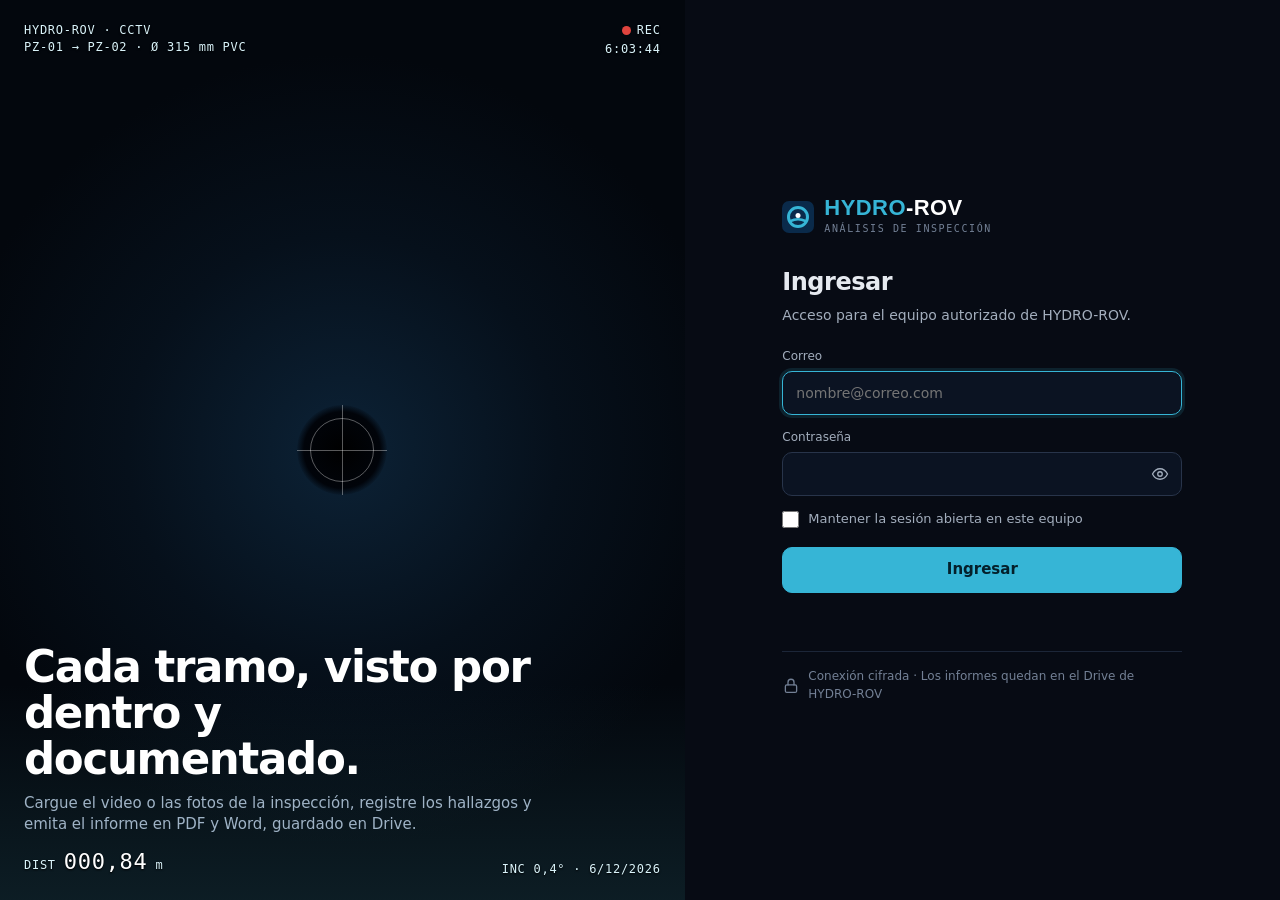
==== analisis/index.html @ 5e14883a "Análisis: el menú lateral cerrado ya no proyecta sombra en el borde izquierdo del celular Co-Authore" ====
<!DOCTYPE html>
<html lang="es">
<head>
<meta charset="utf-8">
<meta name="viewport" content="width=device-width, initial-scale=1, viewport-fit=cover">
<title>HYDRO-ROV · Análisis de inspección</title>
<meta name="description" content="HYDRO-ROV Análisis: elaboración de informes de inspección CCTV de redes de alcantarillado.">
<meta name="robots" content="noindex, nofollow">
<meta name="referrer" content="strict-origin-when-cross-origin">
<meta http-equiv="Content-Security-Policy" content="default-src 'self'; script-src 'self' 'wasm-unsafe-eval'; style-src 'self' 'unsafe-inline' https://fonts.googleapis.com; font-src 'self' https://fonts.gstatic.com; img-src 'self' data: blob: https://tile.openstreetmap.org; media-src 'self' blob: data:; connect-src 'self' https://script.google.com https://script.googleusercontent.com https://nominatim.openstreetmap.org; worker-src 'self' blob:; object-src 'none'; base-uri 'self'; form-action 'none'">
<meta name="theme-color" content="#070b14">
<link rel="manifest" href="manifest.json">
<link rel="icon" href="icono.svg" type="image/svg+xml">
<link rel="apple-touch-icon" href="icono-180.png">
<link rel="preconnect" href="https://fonts.googleapis.com">
<link rel="preconnect" href="https://fonts.gstatic.com" crossorigin>
<link href="https://fonts.googleapis.com/css2?family=IBM+Plex+Sans:wght@400;500;600;700&family=IBM+Plex+Mono:wght@400;500&family=Barlow+Condensed:wght@700&display=swap" rel="stylesheet">
<link rel="stylesheet" href="app.css?v=20261125j">
<script src="config.js?v=20261125j"></script>
<script src="comun.js?v=20261125j" defer></script>
<script src="app.js?v=20261125j" defer></script>
<script src="exportar.js?v=20261125j" defer></script>
</head>
<body>
<svg width="0" height="0" style="position:absolute" aria-hidden="true">
  <symbol id="logo" viewBox="0 0 64 64"><rect width="64" height="64" rx="14" fill="#0A2A4A"/><circle cx="32" cy="32" r="19" fill="none" stroke="#36B5D6" stroke-width="6"/><path d="M17 40 Q32 33 47 40" fill="none" stroke="#36B5D6" stroke-width="5" stroke-linecap="round"/><circle cx="32" cy="29" r="5" fill="#fff"/></symbol>
  <symbol id="i-menu" viewBox="0 0 24 24"><path d="M4 7h16M4 12h16M4 17h16"/></symbol>
  <symbol id="i-doc" viewBox="0 0 24 24"><path d="M7 3h7l5 5v13H7z"/><path d="M14 3v5h5M10 13h6M10 17h6"/></symbol>
  <symbol id="i-mas" viewBox="0 0 24 24"><path d="M12 5v14M5 12h14"/></symbol>
  <symbol id="i-users" viewBox="0 0 24 24"><circle cx="9" cy="8" r="3.5"/><path d="M2.5 20c.8-3.6 3.4-5.5 6.5-5.5s5.7 1.9 6.5 5.5"/><path d="M16 4.5a3.5 3.5 0 0 1 0 7M18 14.6c1.8.7 3 2.5 3.5 5.4"/></symbol>
  <symbol id="i-log" viewBox="0 0 24 24"><path d="M4 5h16M4 10h16M4 15h10M4 20h7"/></symbol>
  <symbol id="i-user" viewBox="0 0 24 24"><circle cx="12" cy="8" r="4"/><path d="M4 21c1-4.2 4.1-6.5 8-6.5s7 2.3 8 6.5"/></symbol>
  <symbol id="i-out" viewBox="0 0 24 24"><path d="M15 4h4v16h-4M10 8l-4 4 4 4M6 12h10"/></symbol>
  <symbol id="i-ojo" viewBox="0 0 24 24"><path d="M2 12s3.6-7 10-7 10 7 10 7-3.6 7-10 7S2 12 2 12z"/><circle cx="12" cy="12" r="3"/></symbol>
  <symbol id="i-candado" viewBox="0 0 24 24"><rect x="4.5" y="10.5" width="15" height="10" rx="2"/><path d="M8 10.5V7a4 4 0 0 1 8 0v3.5"/></symbol>
  <symbol id="i-sol" viewBox="0 0 24 24"><circle cx="12" cy="12" r="4"/><path d="M12 2v2M12 20v2M2 12h2M20 12h2M4.9 4.9l1.4 1.4M17.7 17.7l1.4 1.4M4.9 19.1l1.4-1.4M17.7 6.3l1.4-1.4"/></symbol>
  <symbol id="i-atras" viewBox="0 0 24 24"><path d="M15 5l-7 7 7 7"/></symbol>
  <symbol id="i-pdf" viewBox="0 0 24 24"><path d="M7 3h7l5 5v13H7z"/><path d="M14 3v5h5"/><path d="M9.5 16.5v-4h1.2a1.2 1.2 0 0 1 0 2.4H9.5M14 12.5v4M14 12.5h2M14 14.5h1.5"/></symbol>
  <symbol id="i-word" viewBox="0 0 24 24"><path d="M7 3h7l5 5v13H7z"/><path d="M14 3v5h5"/><path d="M9 12.5l1 4 1.5-3 1.5 3 1-4"/></symbol>
  <symbol id="i-drive" viewBox="0 0 24 24"><path d="M8.5 3.5h7l6 10.5-3.5 6H6L2.5 14z"/><path d="M8.5 3.5 15 14.5M15.5 3.5 9 14.5M2.5 14h19"/></symbol>
  <symbol id="i-play" viewBox="0 0 24 24"><path d="M7 4.5v15l12-7.5z" fill="currentColor" stroke="none"/></symbol>
  <symbol id="i-pausa" viewBox="0 0 24 24"><path d="M7 4.5h3.5v15H7zM13.5 4.5H17v15h-3.5z" fill="currentColor" stroke="none"/></symbol>
  <symbol id="i-cam" viewBox="0 0 24 24"><path d="M4 7.5h3l1.6-2.5h6.8L17 7.5h3a1 1 0 0 1 1 1V19a1 1 0 0 1-1 1H4a1 1 0 0 1-1-1V8.5a1 1 0 0 1 1-1z"/><circle cx="12" cy="13.2" r="3.8"/></symbol>
  <symbol id="i-video" viewBox="0 0 24 24"><rect x="2.5" y="6" width="13" height="12" rx="2"/><path d="M15.5 10l6-3.5v11l-6-3.5"/></symbol>
  <symbol id="i-foto" viewBox="0 0 24 24"><rect x="3" y="4" width="18" height="16" rx="2"/><circle cx="9" cy="10" r="2"/><path d="M21 16l-5-5-9 9"/></symbol>
  <symbol id="i-lapiz" viewBox="0 0 24 24"><path d="M4 20h4L19 9l-4-4L4 16z"/><path d="M13.5 6.5l4 4"/></symbol>
  <symbol id="i-basura" viewBox="0 0 24 24"><path d="M4 7h16M9 7V4h6v3M6 7l1 13h10l1-13"/></symbol>
  <symbol id="i-ir" viewBox="0 0 24 24"><circle cx="12" cy="12" r="9"/><path d="M10 8.5l5 3.5-5 3.5z"/></symbol>
  <symbol id="i-gps" viewBox="0 0 24 24"><circle cx="12" cy="12" r="3"/><circle cx="12" cy="12" r="8"/><path d="M12 1v3M12 20v3M1 12h3M20 12h3"/></symbol>
  <symbol id="i-copiar" viewBox="0 0 24 24"><rect x="8" y="8" width="12" height="12" rx="2"/><path d="M16 8V5a1 1 0 0 0-1-1H5a1 1 0 0 0-1 1v10a1 1 0 0 0 1 1h3"/></symbol>
  <symbol id="i-orden" viewBox="0 0 24 24"><path d="M7 4v16M3.5 16.5 7 20l3.5-3.5M14 6h7M14 11h5M14 16h3"/></symbol>
  <symbol id="i-x" viewBox="0 0 24 24"><path d="M6 6l12 12M18 6 6 18"/></symbol>
  <symbol id="i-buscar" viewBox="0 0 24 24"><circle cx="11" cy="11" r="7"/><path d="M20 20l-3.5-3.5"/></symbol>
  <symbol id="i-dup" viewBox="0 0 24 24"><rect x="8" y="8" width="12" height="12" rx="2"/><path d="M4 16V5a1 1 0 0 1 1-1h11"/></symbol>
  <symbol id="i-pant" viewBox="0 0 24 24"><path d="M4 9V4h5M20 9V4h-5M4 15v5h5M20 15v5h-5"/></symbol>
  <symbol id="i-escudo" viewBox="0 0 24 24"><path d="M12 3l8 3v6c0 4.5-3.4 8-8 9-4.6-1-8-4.5-8-9V6z"/><path d="M8.5 12l2.5 2.5 4.5-5"/></symbol>
</svg>

<div id="boot"><div class="spin"></div></div>

<!-- ============================================================ INGRESO -->
<section id="login" class="hide" aria-label="Ingreso">
  <div class="visor" aria-hidden="true">
    <div class="tubo"><span class="anillo"></span><span class="anillo"></span><span class="anillo"></span><span class="anillo"></span><span class="anillo"></span><span class="anillo"></span></div>
    <div class="fondo"></div><div class="agua"></div><div class="mira"></div>
    <div class="hud tl">HYDRO-ROV · CCTV<br><span id="hud-tramo">PZ-01 → PZ-02 · Ø 315 mm PVC</span></div>
    <div class="hud tr"><span class="rec"><i></i>REC</span><br><span id="hud-hora">--:--:--</span></div>
    <div class="lema"><h1>Cada tramo, visto por dentro y documentado.</h1><p>Cargue el video o las fotos de la inspección, registre los hallazgos y emita el informe en PDF y Word, guardado en Drive.</p></div>
    <div class="hud bl">DIST <b id="hud-dist">000,00</b> m</div>
    <div class="hud br">INC 0,4° · <span id="hud-fecha"></span></div>
  </div>
  <div class="acceso">
    <div class="tarjeta">
      <div class="marca"><svg><use href="#logo"/></svg><div><div class="w"><span class="h">HYDRO</span><span class="r">-ROV</span></div><small>Análisis de inspección</small></div></div>

      <div class="paso on" id="paso-login">
        <h2>Ingresar</h2>
        <p class="sub">Acceso para el equipo autorizado de HYDRO-ROV.</p>
        <form id="f-login" autocomplete="on" novalidate>
          <label class="campo"><span>Correo</span><input id="l-email" type="email" inputmode="email" autocomplete="username" placeholder="nombre@correo.com" required></label>
          <label class="campo"><span>Contraseña</span><div class="clave"><input id="l-clave" type="password" autocomplete="current-password" required><button type="button" data-ver="l-clave" aria-label="Mostrar contraseña"><svg class="i"><use href="#i-ojo"/></svg></button></div></label>
          <label class="chk"><input type="checkbox" id="l-recordar"> Mantener la sesión abierta en este equipo</label>
          <button class="btn pri blq" id="l-btn" type="submit">Ingresar</button>
          <div class="msg" id="l-msg" role="alert"></div>
        </form>
      </div>

      <div class="paso" id="paso-cambio">
        <h2>Cree su contraseña</h2>
        <p class="sub" id="c-quien">Por seguridad, la clave inicial se reemplaza en el primer ingreso.</p>
        <form id="f-cambio" novalidate>
          <input type="text" autocomplete="username" id="c-user" class="hide" readonly>
          <label class="campo hide" id="c-actual-w"><span>Contraseña actual (la que usó para ingresar)</span><input id="c-actual" type="password" autocomplete="current-password"></label>
          <label class="campo"><span>Nueva contraseña</span><div class="clave"><input id="c-nueva" type="password" autocomplete="new-password"><button type="button" data-ver="c-nueva" aria-label="Mostrar"><svg class="i"><use href="#i-ojo"/></svg></button></div></label>
          <div class="fuerza"><i id="c-fuerza"></i></div>
          <label class="campo"><span>Repítala</span><input id="c-nueva2" type="password" autocomplete="new-password"></label>
          <ul class="reglas" id="c-reglas">
            <li data-r="len">Mínimo 8 caracteres</li><li data-r="mix">Letras y números</li><li data-r="ini">Distinta de la clave inicial</li><li data-r="igual">Las dos coinciden</li>
          </ul>
          <button class="btn pri blq" id="c-btn" type="submit">Guardar y entrar</button>
          <div class="msg" id="c-msg" role="alert"></div>
        </form>
      </div>

      <div class="seguro"><svg class="i"><use href="#i-candado"/></svg>Conexión cifrada · Los informes quedan en el Drive de HYDRO-ROV</div>
    </div>
  </div>
</section>

<!-- ============================================================ APLICACIÓN -->
<div id="app" class="hide">
  <header id="hdr">
    <button class="hb" id="burger" aria-label="Menú"><svg class="i"><use href="#i-menu"/></svg></button>
    <a class="marca" href="#informes" aria-label="Inicio"><svg><use href="#logo"/></svg><div><div class="w"><span class="h">HYDRO</span><span class="r">-ROV</span></div><small>Análisis</small></div></a>
    <div class="ctx"><span class="sep"></span><b id="ctx-t">Informes de inspección</b></div>
    <span id="sync" class="ok" title="Estado de guardado"><i></i><span id="sync-t">Al día</span></span>
    <button class="hb" id="b-tema" aria-label="Cambiar tema"><svg class="i"><use href="#i-sol"/></svg></button>
    <div class="yo" title=""><span class="av" id="yo-av">··</span><span class="nm"><span id="yo-n"></span><br><span class="rl" id="yo-r"></span></span></div>
  </header>
  <div id="velo"></div>
  <nav id="side" aria-label="Módulos">
    <div class="tit">Inspección</div>
    <a data-v="informes"><svg class="i"><use href="#i-doc"/></svg>Informes</a>
    <a data-v="nuevo" class="solo-editor"><svg class="i"><use href="#i-mas"/></svg>Nuevo informe</a>
    <div class="sep solo-creador"></div>
    <div class="tit solo-creador">Administración</div>
    <a data-v="usuarios" class="solo-creador"><svg class="i"><use href="#i-users"/></svg>Usuarios</a>
    <a data-v="auditoria" class="solo-creador"><svg class="i"><use href="#i-log"/></svg>Registro de actividad</a>
    <div class="sep"></div>
    <a data-v="cuenta"><svg class="i"><use href="#i-user"/></svg>Mi cuenta</a>
    <a data-v="salir"><svg class="i"><use href="#i-out"/></svg>Salir</a>
    <div class="pie">Los trabajos se guardan en Google Drive de HYDRO-ROV.<br><a href="https://hydro-rov.com" target="_blank" rel="noopener">hydro-rov.com</a> · <span id="ver"></span></div>
  </nav>

  <main id="main">
    <!-- lista -->
    <section class="vista" id="v-informes">
      <div class="cab"><div><h1 class="t">Informes de inspección</h1><p>Cada informe guarda sus tramos, videos, fotos y exportados en su propia carpeta de Drive.</p></div>
        <button class="btn pri solo-editor" data-accion="nuevo"><svg class="i"><use href="#i-mas"/></svg>Nuevo informe</button></div>
      <div class="k4" id="kpis"></div>
      <div class="tools">
        <label class="buscar"><svg class="i"><use href="#i-buscar"/></svg><input id="q" type="search" placeholder="Buscar por proyecto, cliente, municipio o código" aria-label="Buscar informe"></label>
        <div class="chips seg" id="vista-l"><button class="chip on" data-vista-l="lista">Lista</button><button class="chip" data-vista-l="mapa">Mapa</button></div>
        <div class="chips" id="filtros"><button class="chip on" data-f="">Todos</button><button class="chip" data-f="BORRADOR">Borrador</button><button class="chip" data-f="REVISION">En revisión</button><button class="chip" data-f="EMITIDO">Emitidos</button></div>
      </div>
      <div class="grid" id="lista"></div>
      <div id="mapa-w" class="hide"><div class="mapa-g" id="mapa-global"></div><p class="ayuda" id="mapa-nota" style="margin-top:8px"></p></div>
    </section>

    <!-- editor -->
    <section class="vista" id="v-editor">
      <div class="ed-cab">
        <div class="f1">
          <button class="hb" data-accion="volver" aria-label="Volver a informes"><svg class="i"><use href="#i-atras"/></svg></button>
          <div class="tt"><div class="cod" id="e-cod"></div><h2 id="e-tit">Informe</h2></div>
          <select id="e-estado" aria-label="Estado del informe"><option value="BORRADOR">Borrador</option><option value="REVISION">En revisión</option><option value="EMITIDO">Emitido</option></select>
          <button class="hb" data-accion="drive" title="Abrir la carpeta en Drive"><svg class="i"><use href="#i-drive"/></svg><span class="tx">Drive</span></button>
          <button class="hb" data-accion="pdf"><svg class="i"><use href="#i-pdf"/></svg><span class="tx">PDF</span></button>
          <button class="hb" data-accion="docx"><svg class="i"><use href="#i-word"/></svg><span class="tx">Word</span></button>
          <button class="hb solo-editor" id="e-borrar" data-accion="eliminar" title="Eliminar informe" style="color:var(--err)"><svg class="i"><use href="#i-basura"/></svg></button>
        </div>
        <div class="aviso-nuevo hide solo-editor" id="e-nuevo"></div>
        <div class="tabs" role="tablist">
          <button class="tab on" data-tab="general"><b>01</b>Datos generales</button>
          <button class="tab" data-tab="tramos"><b>02</b>Tramos e inspección</button>
          <button class="tab" data-tab="conclusiones"><b>03</b>Conclusiones</button>
          <button class="tab" data-tab="vista"><b>04</b>Vista previa y exportar</button>
        </div>
      </div>
      <fieldset id="e-fs">
        <div class="panel on" id="p-general"></div>
        <div class="panel" id="p-tramos"></div>
        <div class="panel" id="p-conclusiones"></div>
      </fieldset>
      <div class="panel" id="p-vista"></div>
    </section>

    <section class="vista" id="v-usuarios"></section>
    <section class="vista" id="v-auditoria"></section>
    <section class="vista" id="v-cuenta"></section>
  </main>
</div>

<div class="modal" id="modal" role="dialog" aria-modal="true"><div class="doc" id="modal-doc"></div></div>
<div id="toasts" aria-live="polite"></div>
<input type="file" id="f-video" accept="video/*,.mp4,.mov,.avi,.mkv,.webm" class="hide">
<input type="file" id="f-fotos" accept="image/*" multiple class="hide">
</body>
</html>
---- analisis/app.css ----
/* HYDRO-ROV · Análisis — estilos
   IDEA: la consola del operador CCTV. Oscuro por defecto (como EVA-PMO), cian y azul marino de la marca.
   Estándares EVA: menú ☰ en celular (panel sobre el contenido con velo) y vista horizontal resuelta por ALTURA. */
@font-face{font-family:"HR Plex";src:local("IBM Plex Sans")}
:root{
  --bg:#070b14;--bg2:#0a101c;--card:#0f1727;--card2:#131d30;--line:#1c2638;--line2:#28344a;
  --tx:#e6eaf0;--mut:#a3aebd;--mut2:#738095;--acc:#36b5d6;--acc2:#5cc8e4;--acc-t:rgba(54,181,214,.13);
  --navy:#0a2a4a;--ok:#34d399;--warn:#fbbf24;--err:#f87171;--in:#0b1322;--hdr:rgba(7,11,20,.86);
  --g1:#3aa76d;--g2:#94c140;--g3:#e7b43a;--g4:#ec7a35;--g5:#e0443e;--g0:#6b7890;
  --side:236px;--r:12px;--sh:0 1px 2px rgba(0,0,0,.25),0 12px 32px rgba(0,0,0,.28);
  --mono:"IBM Plex Mono",ui-monospace,SFMono-Regular,Menlo,Consolas,monospace;
}
body.light{
  --bg:#f1f3f5;--bg2:#e9edf1;--card:#ffffff;--card2:#f7f9fb;--line:#e1e6eb;--line2:#d2d9e0;
  --tx:#0a1626;--mut:#4f5a68;--mut2:#7c8794;--acc:#137a99;--acc2:#0e6680;--acc-t:rgba(19,122,153,.10);
  --in:#ffffff;--hdr:rgba(241,243,245,.88);--sh:0 1px 2px rgba(10,22,38,.05),0 10px 28px rgba(10,22,38,.08);
  --ok:#047857;--warn:#b45309;--err:#b91c1c;
}
*{box-sizing:border-box;margin:0;padding:0;min-width:0}
html,body{height:100%}
body{background:var(--bg);color:var(--tx);font-family:"IBM Plex Sans",system-ui,-apple-system,"Segoe UI",sans-serif;font-size:14px;line-height:1.45;-webkit-font-smoothing:antialiased;overflow-x:hidden}
button,input,select,textarea{font:inherit;color:inherit}
button{cursor:pointer}
:focus-visible{outline:2px solid var(--acc);outline-offset:2px}
.mono,.num{font-family:var(--mono);font-variant-numeric:tabular-nums}
.i{width:18px;height:18px;fill:none;stroke:currentColor;stroke-width:1.75;stroke-linecap:round;stroke-linejoin:round;flex:none}
.hide{display:none!important}
.sr{position:absolute;width:1px;height:1px;overflow:hidden;clip:rect(0 0 0 0)}

/* ---------------------------------------------------------------- arranque */
#boot{position:fixed;inset:0;display:grid;place-items:center;background:var(--bg);z-index:90}
.spin{width:34px;height:34px;border-radius:50%;border:3px solid var(--line2);border-top-color:var(--acc);animation:gira .8s linear infinite}
@keyframes gira{to{transform:rotate(360deg)}}

/* ---------------------------------------------------------------- marca */
.marca{display:flex;align-items:center;gap:10px;text-decoration:none;color:inherit}
.marca svg{width:32px;height:32px;flex:none}
.marca .w{font-family:"Barlow Condensed","IBM Plex Sans",sans-serif;font-weight:700;font-size:22px;letter-spacing:.02em;line-height:1}
.marca .w .h{color:var(--acc)}.marca .w .r{color:#fff}
body.light .marca .w .r{color:var(--navy)}
.marca small{display:block;font-family:var(--mono);font-size:10px;letter-spacing:.16em;color:var(--mut2);text-transform:uppercase;margin-top:3px}

/* ---------------------------------------------------------------- ingreso */
#login{position:fixed;inset:0;display:grid;grid-template-columns:1.15fr 1fr;background:#050911;z-index:50;overflow:auto}
.visor{position:relative;overflow:hidden;background:radial-gradient(circle at 50% 50%,#0c2236 0,#06101b 38%,#03070d 70%);min-height:320px}
.visor .tubo{position:absolute;inset:0;display:grid;place-items:center}
.visor .anillo{position:absolute;left:50%;top:50%;width:120vmin;height:120vmin;margin:-60vmin 0 0 -60vmin;border-radius:50%;
  border:2px solid rgba(92,200,228,.22);box-shadow:inset 0 0 60px rgba(54,181,214,.05);animation:avanza 6s linear infinite;opacity:0}
.visor .anillo:nth-child(2){animation-delay:-1s}.visor .anillo:nth-child(3){animation-delay:-2s}.visor .anillo:nth-child(4){animation-delay:-3s}
.visor .anillo:nth-child(5){animation-delay:-4s}.visor .anillo:nth-child(6){animation-delay:-5s}
@keyframes avanza{0%{transform:scale(.04);opacity:0}15%{opacity:.9}100%{transform:scale(1.25);opacity:0}}
.visor .fondo{position:absolute;left:50%;top:50%;width:10vmin;height:10vmin;margin:-5vmin 0 0 -5vmin;border-radius:50%;background:radial-gradient(circle,#000 0,#01040a 60%,transparent 72%)}
.visor .agua{position:absolute;left:0;right:0;bottom:0;height:24%;background:linear-gradient(180deg,transparent,rgba(30,70,80,.35));pointer-events:none}
.visor .mira{position:absolute;left:50%;top:50%;width:64px;height:64px;margin:-32px 0 0 -32px;border:1px solid rgba(255,255,255,.35);border-radius:50%}
.visor .mira:before,.visor .mira:after{content:"";position:absolute;background:rgba(255,255,255,.35)}
.visor .mira:before{left:50%;top:-14px;bottom:-14px;width:1px}.visor .mira:after{top:50%;left:-14px;right:-14px;height:1px}
.hud{position:absolute;font-family:var(--mono);font-size:12px;color:#d9f3fa;letter-spacing:.06em;text-shadow:0 1px 2px #000}
.hud.tl{left:24px;top:22px}.hud.tr{right:24px;top:22px;text-align:right}.hud.bl{left:24px;bottom:22px}.hud.br{right:24px;bottom:22px;text-align:right}
.hud b{font-size:22px;font-weight:500;color:#fff}
.rec{display:inline-flex;align-items:center;gap:6px}.rec i{width:9px;height:9px;border-radius:50%;background:#e0443e;animation:late 1.2s steps(2) infinite}
@keyframes late{50%{opacity:.15}}
.visor .lema{position:absolute;left:24px;right:24px;bottom:64px;max-width:520px;color:#fff}
.visor .lema h1{font-size:clamp(28px,3.4vw,44px);line-height:1.05;letter-spacing:-.03em;font-weight:600}
.visor .lema p{color:#9fb3c6;margin-top:10px;font-size:15px}
.acceso{display:flex;align-items:center;justify-content:center;padding:32px 24px;background:var(--bg)}
.tarjeta{width:100%;max-width:400px}
.tarjeta .marca{margin-bottom:28px}
.tarjeta h2{font-size:24px;letter-spacing:-.02em;font-weight:600}
.tarjeta .sub{color:var(--mut);margin:6px 0 22px}
.paso{display:none}.paso.on{display:block;animation:entra .25s ease}
@keyframes entra{from{opacity:0;transform:translateY(6px)}}
.campo{display:block;margin-bottom:14px}
.campo>span{display:block;font-size:12px;color:var(--mut);margin-bottom:6px;font-weight:500}
.inp,.campo input,.campo select,.campo textarea{width:100%;height:44px;padding:0 13px;border-radius:10px;border:1px solid var(--line2);background:var(--in);outline:none;transition:border-color .15s,box-shadow .15s}
.campo textarea{height:auto;min-height:96px;padding:11px 13px;resize:vertical;line-height:1.5}
.inp:focus,.campo input:focus,.campo select:focus,.campo textarea:focus{border-color:var(--acc);box-shadow:0 0 0 3px var(--acc-t)}
.clave{position:relative}.clave input{padding-right:46px}
.clave button{position:absolute;right:4px;top:4px;width:36px;height:36px;border:0;border-radius:8px;background:transparent;color:var(--mut);display:grid;place-items:center}
.chk{display:flex;align-items:center;gap:9px;color:var(--mut);font-size:13px;margin:4px 0 18px;cursor:pointer;user-select:none}
.chk input{width:17px;height:17px;accent-color:var(--acc)}
.btn{height:42px;padding:0 18px;border-radius:10px;border:1px solid var(--line2);background:var(--card);display:inline-flex;align-items:center;justify-content:center;gap:8px;font-weight:500;white-space:nowrap;transition:border-color .15s,background .15s,transform .05s}
.btn:hover{border-color:var(--acc)}.btn:active{transform:translateY(1px)}
.btn.pri{background:var(--acc);border-color:var(--acc);color:#04202b;font-weight:600}
.btn.pri:hover{background:var(--acc2);border-color:var(--acc2)}
body.light .btn.pri{color:#fff}
.btn.blq{width:100%;height:46px;font-size:15px}
.btn.sm{height:34px;padding:0 12px;font-size:13px;border-radius:9px}
.btn.xs{height:28px;padding:0 9px;font-size:12px;border-radius:7px}
.btn.peligro{color:var(--err)}.btn.peligro:hover{border-color:var(--err)}
.btn.fant{background:transparent;border-color:transparent}.btn.fant:hover{background:var(--card2);border-color:var(--line)}
.btn[disabled]{opacity:.55;pointer-events:none}
.msg{min-height:20px;margin-top:12px;font-size:13px}.msg.err{color:var(--err)}.msg.ok{color:var(--ok)}
.seguro{display:flex;gap:8px;align-items:center;margin-top:26px;padding-top:16px;border-top:1px solid var(--line);color:var(--mut2);font-size:12px}
.reglas{list-style:none;margin:-2px 0 16px;display:grid;gap:5px;font-size:12.5px;color:var(--mut2)}
.reglas li{display:flex;gap:8px;align-items:center}.reglas li:before{content:"";width:14px;height:14px;border-radius:50%;border:1.5px solid var(--line2);flex:none}
.reglas li.si{color:var(--ok)}.reglas li.si:before{background:var(--ok);border-color:var(--ok);box-shadow:inset 0 0 0 3px var(--bg)}
.fuerza{height:5px;border-radius:9px;background:var(--line);margin:-6px 0 12px;overflow:hidden}.fuerza i{display:block;height:100%;width:0;transition:width .2s,background .2s}

/* ---------------------------------------------------------------- cabecera y menú */
#hdr{position:sticky;top:0;z-index:30;height:58px;display:flex;align-items:center;gap:12px;padding:0 16px;padding-left:max(16px,env(safe-area-inset-left));padding-right:max(16px,env(safe-area-inset-right));background:var(--hdr);backdrop-filter:blur(12px);-webkit-backdrop-filter:blur(12px);border-bottom:1px solid var(--line)}
#hdr .marca .w{font-size:20px}
#hdr .ctx{flex:1;min-width:0;display:flex;align-items:center;gap:10px;color:var(--mut);font-size:13px;overflow:hidden}
#hdr .ctx .sep{width:1px;height:22px;background:var(--line2)}
#hdr .ctx b{color:var(--tx);font-weight:600;white-space:nowrap;overflow:hidden;text-overflow:ellipsis}
.hb{height:36px;min-width:36px;padding:0 10px;border-radius:9px;border:1px solid var(--line2);background:var(--card);display:inline-flex;align-items:center;justify-content:center;gap:6px;font-size:13px;white-space:nowrap}
.hb:hover{border-color:var(--acc)}
#burger{display:none}
.yo{display:flex;align-items:center;gap:8px;padding:3px 10px 3px 3px;border-radius:99px;border:1px solid var(--line2);background:var(--card);font-size:12.5px}
.yo .av{width:28px;height:28px;border-radius:50%;background:linear-gradient(135deg,var(--acc),#1d6f9c);color:#04202b;display:grid;place-items:center;font-weight:700;font-size:11.5px}
.yo .rl{color:var(--mut2);font-family:var(--mono);font-size:10px;letter-spacing:.08em}
#sync{display:inline-flex;align-items:center;gap:7px;font-size:12px;color:var(--mut);white-space:nowrap}
#sync i{width:8px;height:8px;border-radius:50%;background:var(--mut2)}
#sync.ok i{background:var(--ok)}#sync.pend i{background:var(--warn);animation:late 1s steps(2) infinite}#sync.err i{background:var(--err)}
#side{position:fixed;top:58px;bottom:0;left:0;width:var(--side);padding:16px 12px;border-right:1px solid var(--line);background:var(--bg);overflow-y:auto;z-index:25;display:flex;flex-direction:column}
#side .tit{font-family:var(--mono);font-size:10.5px;letter-spacing:.16em;color:var(--mut2);text-transform:uppercase;padding:6px 12px 8px}
#side a{display:flex;align-items:center;gap:11px;padding:10px 12px;border-radius:10px;color:var(--mut);text-decoration:none;cursor:pointer;font-weight:500;margin-bottom:2px}
#side a:hover{background:var(--card);color:var(--tx)}
#side a.on{background:var(--acc-t);color:var(--acc)}
#side .sep{height:1px;background:var(--line);margin:10px 8px}
#side .pie{margin-top:auto;padding:14px 12px 4px;color:var(--mut2);font-size:11.5px;line-height:1.5}
#side .pie a{display:inline;padding:0;margin:0;color:var(--acc)}
#velo{display:none;position:fixed;inset:0;background:rgba(0,0,0,.5);z-index:24}
#main{margin-left:var(--side);padding:24px 28px 80px;min-height:calc(100vh - 58px)}
.vista{display:none}.vista.on{display:block;animation:entra .2s ease}
h1.t{font-size:23px;letter-spacing:-.02em;font-weight:600}
.cab{display:flex;align-items:flex-end;justify-content:space-between;gap:16px;flex-wrap:wrap;margin-bottom:18px}
.cab p{color:var(--mut);margin-top:4px}

/* ---------------------------------------------------------------- lista de informes */
.k4{display:grid;grid-template-columns:1.5fr repeat(4,minmax(0,1fr)) 1.3fr;gap:12px;margin-bottom:18px}
.kpi .v small{font-size:14px;color:var(--mut);margin-left:2px}
.kpi .s{font-size:11.5px;color:var(--mut2);margin-top:2px;display:flex;gap:6px;align-items:center}.kpi .s .i{width:14px;height:14px}
.kpi-ml{background:linear-gradient(135deg,rgba(54,181,214,.16),var(--card) 70%);border-color:rgba(54,181,214,.35)}.kpi-ml .v{color:var(--acc)}
.kpi-mapa{text-align:left;cursor:pointer;color:inherit;font:inherit}.kpi-mapa:hover{border-color:var(--acc)}.kpi-mapa .s{color:var(--acc)}
.chips.seg{background:var(--card);border:1px solid var(--line2);border-radius:99px;padding:3px;gap:2px}.chips.seg .chip{border:0;height:30px}
.mapa-g,.mapa-u{position:relative;z-index:0;isolation:isolate}
.mapa-g{height:min(66vh,640px);min-height:360px;border-radius:14px;overflow:hidden;border:1px solid var(--line)}
.mapa-u{height:340px;border-radius:12px;overflow:hidden;border:1px solid var(--line)}
.ub-buscar{display:flex;gap:8px;margin-bottom:8px}.ub-buscar .inp{height:38px}
.ub-res{display:grid;gap:4px;margin-bottom:8px}
.ub-it{display:flex;gap:8px;align-items:flex-start;text-align:left;padding:8px 10px;border-radius:9px;border:1px solid var(--line);background:var(--card2);font-size:12.5px;color:var(--mut)}.ub-it:hover{border-color:var(--acc);color:var(--tx)}
.i.mini{width:13px;height:13px;vertical-align:-2px;color:var(--acc)}
.leaflet-container{font-family:inherit;background:#0b1322}
body:not(.light) .leaflet-tile-pane{filter:invert(1) hue-rotate(180deg) brightness(.92) contrast(.9) saturate(.6)}
.leaflet-popup-content-wrapper{border-radius:12px}.leaflet-popup-content{margin:12px 14px;font-size:13px;line-height:1.4;color:#1d2430}.pop b{display:block;margin:2px 0}
.pin{filter:drop-shadow(0 2px 3px rgba(0,0,0,.45))}
.kpi{background:var(--card);border:1px solid var(--line);border-radius:var(--r);padding:14px 16px;position:relative;overflow:hidden}
.kpi .l{font-size:12px;color:var(--mut)}.kpi .v{font-family:var(--mono);font-size:26px;font-weight:500;margin-top:4px}
.kpi:after{content:"";position:absolute;right:-26px;top:-26px;width:80px;height:80px;border-radius:50%;border:10px solid var(--acc-t)}
.tools{display:flex;gap:10px;align-items:center;flex-wrap:wrap;margin-bottom:16px}
.tools .buscar{position:relative;flex:1;min-width:220px;max-width:440px}
.tools .buscar input{width:100%;height:40px;border-radius:10px;border:1px solid var(--line2);background:var(--in);padding:0 12px 0 38px;outline:none}
.tools .buscar input:focus{border-color:var(--acc)}
.tools .buscar svg{position:absolute;left:12px;top:11px;color:var(--mut2)}
.chips{display:flex;gap:6px;flex-wrap:wrap}
.chip{height:32px;padding:0 12px;border-radius:99px;border:1px solid var(--line2);background:transparent;color:var(--mut);font-size:12.5px}
.chip.on{background:var(--acc-t);border-color:var(--acc);color:var(--acc)}
.grid{display:grid;grid-template-columns:repeat(auto-fill,minmax(300px,1fr));gap:14px}
.inf{background:var(--card);border:1px solid var(--line);border-radius:14px;overflow:hidden;cursor:pointer;transition:border-color .15s,transform .15s,box-shadow .15s;display:flex;flex-direction:column}
.inf:hover{border-color:var(--acc);transform:translateY(-2px);box-shadow:var(--sh)}
.inf .ph{height:132px;background:radial-gradient(circle at 50% 50%,#0f2a40 0,#060d17 70%);position:relative;overflow:hidden}
.inf .ph img{width:100%;height:100%;object-fit:cover;display:block;opacity:0;transition:opacity .3s}
.inf .ph img.ok{opacity:1}
.inf .ph .rg{position:absolute;inset:0;display:grid;place-items:center}
.inf .ph .rg span{position:absolute;border:1.5px solid rgba(92,200,228,.25);border-radius:50%}
.inf .ph .cod{position:absolute;left:10px;top:10px;font-family:var(--mono);font-size:11px;background:rgba(3,7,13,.72);color:#d9f3fa;padding:3px 8px;border-radius:6px;letter-spacing:.06em}
.inf .ph .est{position:absolute;right:10px;top:10px;background:rgba(3,7,13,.78);backdrop-filter:blur(4px)}
.inf .bd{padding:13px 15px 14px;display:flex;flex-direction:column;gap:6px;flex:1}
.inf h3{font-size:15px;font-weight:600;line-height:1.3;display:-webkit-box;-webkit-line-clamp:2;-webkit-box-orient:vertical;overflow:hidden}
.inf .me{color:var(--mut);font-size:12.5px}
.inf .ft{display:flex;align-items:center;justify-content:space-between;gap:8px;margin-top:auto;padding-top:8px;border-top:1px dashed var(--line);font-size:12px;color:var(--mut2)}
.est{display:inline-flex;align-items:center;gap:6px;height:22px;padding:0 9px;border-radius:99px;font-size:11px;font-weight:600;letter-spacing:.04em;background:rgba(115,128,149,.22);color:#c9d2de}
.est.EMITIDO{background:rgba(52,211,153,.18);color:#5ee0aa}.est.REVISION{background:rgba(251,191,36,.18);color:#fbd36b}
body.light .est{color:#3c4652}body.light .est.EMITIDO{color:#047857}body.light .est.REVISION{color:#92400e}
.gbar{display:flex;gap:3px}.gbar i{width:14px;height:6px;border-radius:3px;background:var(--line2)}
.vacio{border:1.5px dashed var(--line2);border-radius:16px;padding:46px 24px;text-align:center;color:var(--mut)}
.vacio h3{color:var(--tx);font-size:17px;margin-bottom:6px}

/* ---------------------------------------------------------------- editor */
.ed-cab{position:sticky;top:58px;z-index:20;margin:-24px -28px 18px;padding:14px 28px 0;background:var(--hdr);backdrop-filter:blur(12px);-webkit-backdrop-filter:blur(12px);border-bottom:1px solid var(--line)}
.ed-cab .f1{display:flex;align-items:center;gap:12px;flex-wrap:wrap}
.ed-cab .f1 .tt{flex:1;min-width:200px}
.ed-cab .f1 .tt .cod{font-family:var(--mono);font-size:11.5px;color:var(--acc);letter-spacing:.08em}
.ed-cab .f1 .tt h2{font-size:19px;font-weight:600;letter-spacing:-.01em;white-space:nowrap;overflow:hidden;text-overflow:ellipsis}
.ed-cab select{height:34px;border-radius:9px;border:1px solid var(--line2);background:var(--card);padding:0 10px;font-size:13px}
.tabs{display:flex;gap:4px;margin-top:12px;overflow-x:auto;scrollbar-width:none}
.tabs::-webkit-scrollbar{display:none}
.tab{flex:none;height:40px;padding:0 14px;border:0;background:transparent;color:var(--mut);font-weight:500;border-bottom:2px solid transparent;white-space:nowrap;display:inline-flex;gap:8px;align-items:center}
.tab b{font-family:var(--mono);font-size:11px;color:var(--mut2);font-weight:500}
.tab.on{color:var(--tx);border-bottom-color:var(--acc)}.tab.on b{color:var(--acc)}
.panel{display:none}.panel.on{display:block}
.card{background:var(--card);border:1px solid var(--line);border-radius:14px;padding:18px 18px 6px;margin-bottom:16px}
.card>h3{font-size:14.5px;font-weight:600;margin-bottom:14px;display:flex;align-items:center;gap:10px}
.card>h3 .n{font-family:var(--mono);font-size:11px;color:var(--acc);border:1px solid var(--acc);border-radius:6px;padding:1px 6px}
.card>h3 .der{margin-left:auto;display:flex;gap:6px}
.frm{display:grid;grid-template-columns:repeat(4,minmax(0,1fr));gap:0 14px}
.frm .w2{grid-column:span 2}.frm .w4{grid-column:1/-1}
.frm .campo input,.frm .campo select{height:40px}
.ayuda{font-size:12px;color:var(--mut2);margin:-6px 0 14px}
fieldset{border:0;min-width:0}
fieldset[disabled] .solo-ed{display:none!important}

/* tramos */
.tr-lay{display:grid;grid-template-columns:250px minmax(0,1fr);gap:16px;align-items:start}
.tr-lista{position:sticky;top:180px;display:flex;flex-direction:column;gap:8px}
.tr-it{display:flex;align-items:center;gap:10px;padding:11px 12px;border-radius:12px;border:1px solid var(--line);background:var(--card);cursor:pointer;text-align:left;width:100%}
.tr-it:hover{border-color:var(--line2)}
.tr-it.on{border-color:var(--acc);background:var(--acc-t)}
.tr-it .pz{font-family:var(--mono);font-size:12.5px;font-weight:500}
.tr-it .me{font-size:11.5px;color:var(--mut2)}
.tr-it .gd{margin-left:auto;width:10px;height:10px;border-radius:50%;flex:none;background:var(--g0)}
.tr-nuevo{border-style:dashed;justify-content:center;color:var(--acc);font-weight:500}

/* consola de video */
.consola{background:#03070d;border:1px solid #142036;border-radius:16px;overflow:hidden;margin-bottom:16px;color:#d9e6f2}
.consola .barra{display:flex;align-items:center;gap:10px;padding:10px 14px;border-bottom:1px solid #142036;font-family:var(--mono);font-size:12px;color:#9fb6cc;flex-wrap:wrap}
.consola .barra b{color:#fff;font-weight:500}
.consola .barra .der{margin-left:auto;display:flex;gap:8px;align-items:center}
.pantalla{position:relative;background:#000;aspect-ratio:16/9;max-height:62vh;display:grid;place-items:center;overflow:hidden}
.pantalla video{width:100%;height:100%;object-fit:contain;display:block;background:#000}
.pantalla .hudv{position:absolute;left:12px;top:10px;font-family:var(--mono);font-size:12px;color:#fff;text-shadow:0 1px 2px #000;pointer-events:none}
.pantalla .flash{position:absolute;inset:0;background:#fff;opacity:0;pointer-events:none}
.pantalla .flash.on{animation:flash .35s ease}
@keyframes flash{0%{opacity:.55}100%{opacity:0}}
.soltar{position:absolute;inset:0;display:grid;place-items:center;text-align:center;padding:24px;background:radial-gradient(circle at 50% 50%,#0d2438 0,#050b14 62%);cursor:pointer}
.soltar.sobre{outline:2px dashed var(--acc);outline-offset:-10px}
.soltar h4{font-size:17px;color:#fff;font-weight:600;margin:14px 0 6px}
.soltar p{color:#8ea6bd;font-size:13px;max-width:420px;margin:0 auto}
.soltar .acts{display:flex;gap:8px;justify-content:center;margin-top:16px;flex-wrap:wrap}
.soltar .ojo{width:74px;height:74px;margin:0 auto;border-radius:50%;border:2px solid rgba(92,200,228,.5);display:grid;place-items:center;box-shadow:0 0 0 10px rgba(54,181,214,.06),0 0 0 22px rgba(54,181,214,.04)}
.ctrls{display:flex;align-items:center;gap:6px;padding:10px 12px;flex-wrap:wrap;border-top:1px solid #142036}
.ctrls .cb{height:36px;min-width:36px;padding:0 10px;border-radius:9px;border:1px solid #1d2c44;background:#0a1322;color:#d9e6f2;display:inline-flex;align-items:center;justify-content:center;gap:6px;font-size:12.5px}
.ctrls .cb:hover{border-color:var(--acc)}
.ctrls .tiempo{font-family:var(--mono);font-size:13px;color:#fff;padding:0 8px;min-width:120px;white-space:nowrap}
.ctrls .esp{flex:1}
.capturar{height:40px;padding:0 18px;border-radius:99px;border:0;background:var(--acc);color:#03202b;font-weight:700;display:inline-flex;align-items:center;gap:8px;letter-spacing:.02em;box-shadow:0 0 0 4px rgba(54,181,214,.18)}
.capturar:hover{background:#5cc8e4}
.linea{position:relative;height:34px;margin:0 14px 12px;cursor:pointer}
.linea .riel{position:absolute;left:0;right:0;top:15px;height:4px;border-radius:4px;background:#1a2940}
.linea .av{position:absolute;left:0;top:15px;height:4px;border-radius:4px;background:var(--acc)}
.linea .cab{position:absolute;top:9px;width:16px;height:16px;margin-left:-8px;border-radius:50%;background:#fff;box-shadow:0 0 0 4px rgba(54,181,214,.35)}
.linea .mk{position:absolute;top:4px;width:4px;height:26px;margin-left:-2px;border-radius:2px;background:var(--g0)}
.subida{height:3px;background:#0e1a2c}.subida i{display:block;height:100%;width:0;background:linear-gradient(90deg,var(--acc),#7be0f5);transition:width .3s}

/* observaciones */
.obs-l{display:flex;flex-direction:column;gap:10px;margin-bottom:12px}
.ob{display:grid;grid-template-columns:150px minmax(0,1fr);gap:14px;padding:12px;border:1px solid var(--line);border-radius:14px;background:var(--card2);position:relative}
.ob.foco{border-color:var(--acc);box-shadow:0 0 0 3px var(--acc-t)}
.ob .ft{position:relative;width:150px;aspect-ratio:4/3;border-radius:10px;overflow:hidden;background:radial-gradient(circle,#10263a,#050b14);display:grid;place-items:center;color:#6f87a0;font-size:11px;text-align:center;cursor:pointer}
.ob .ft img{width:100%;height:100%;object-fit:cover;display:block}
.ob .ft .nro{position:absolute;left:6px;top:6px;font-family:var(--mono);font-size:10.5px;background:rgba(3,7,13,.75);color:#fff;padding:2px 6px;border-radius:5px}
.ob .ft .pend{position:absolute;left:0;right:0;bottom:0;font-size:10.5px;background:rgba(3,7,13,.8);color:var(--warn);padding:3px}
.ob .cps{display:grid;grid-template-columns:100px 100px minmax(0,1fr) 250px;gap:8px 10px;align-items:end}
.ob .cps .w2{grid-column:3/5}.ob .cps .w4{grid-column:1/-1}.ob .cps .c12{grid-column:1/3}.ob .cps .c3{grid-column:3}.ob .cps .c4{grid-column:4}
.ob label>span{display:block;font-size:11px;color:var(--mut2);margin-bottom:4px}
.ob input,.ob select,.ob textarea{width:100%;height:36px;border-radius:8px;border:1px solid var(--line2);background:var(--in);padding:0 9px;outline:none;font-size:13px}
.ob textarea{height:54px;padding:7px 9px;resize:vertical}
.ob input:focus,.ob select:focus,.ob textarea:focus{border-color:var(--acc)}
.grados{display:flex;gap:4px}
.grados button{flex:1;height:36px;border-radius:8px;border:1px solid var(--line2);background:var(--in);font-family:var(--mono);font-weight:600;font-size:12.5px;color:var(--mut)}
.grados button.on{color:#06121c;border-color:transparent}
.ob .acc{position:absolute;right:10px;top:10px;display:flex;gap:4px}
.ob .hr{display:flex;gap:6px;align-items:center}.ob .hr select{flex:1;padding:0 6px}
.perfil{background:var(--card);border:1px solid var(--line);border-radius:14px;padding:14px 16px;margin-bottom:16px;overflow-x:auto}
.perfil svg{display:block;width:100%;min-width:560px;height:auto}
.perfil h4{font-size:13px;font-weight:600;margin-bottom:6px;display:flex;justify-content:space-between;color:var(--mut)}
.leyenda{display:flex;gap:12px;flex-wrap:wrap;font-size:11.5px;color:var(--mut)}
.leyenda span{display:inline-flex;align-items:center;gap:5px}.leyenda i{width:10px;height:10px;border-radius:3px}

/* vista previa (papel) */
.papel{background:#fff;color:#1d2430;max-width:860px;margin:0 auto;border-radius:6px;box-shadow:var(--sh);padding:44px 52px;font-size:12.5px;line-height:1.5}
.papel h1{font-size:22px;color:#0a2a4a;letter-spacing:-.01em;margin:6px 0 4px}
.papel h2{font-size:14px;color:#0a2a4a;margin:22px 0 8px;padding-bottom:4px;border-bottom:2px solid #36b5d6}
.papel h3{font-size:13px;color:#0a2a4a;margin:16px 0 6px}
.papel table{width:100%;border-collapse:collapse;margin:6px 0 10px}
.papel th{background:#0a2a4a;color:#fff;font-weight:600;text-align:left;padding:5px 7px;font-size:11px}
.papel td{border-bottom:1px solid #e3e8ee;padding:5px 7px;vertical-align:top}
.papel .kv td:nth-child(odd){color:#5b6573;width:22%;background:#f4f7fa}
.papel .fotos{display:grid;grid-template-columns:1fr 1fr;gap:12px}
.papel .fotos figure{border:1px solid #e3e8ee;border-radius:4px;overflow:hidden}
.papel .fotos img{width:100%;aspect-ratio:4/3;object-fit:cover;display:block;background:#0b1a2a}
.papel .fotos figcaption{padding:6px 8px;font-size:11px;color:#3c4652}
.papel .enc{display:flex;justify-content:space-between;align-items:center;border-bottom:1px solid #36b5d6;padding-bottom:10px;margin-bottom:18px}
.papel .enc .d{text-align:right;font-size:10.5px;color:#5b6573}
.papel .gtag{display:inline-block;min-width:22px;text-align:center;border-radius:4px;color:#fff;font-weight:700;padding:1px 5px}
.exp-op{display:flex;gap:10px;flex-wrap:wrap;align-items:center;margin-bottom:16px}

/* usuarios / auditoría */
.tabla{width:100%;border-collapse:separate;border-spacing:0;background:var(--card);border:1px solid var(--line);border-radius:14px;overflow:hidden}
.tabla th{text-align:left;font-size:11.5px;color:var(--mut2);font-weight:500;padding:11px 14px;border-bottom:1px solid var(--line);background:var(--card2);letter-spacing:.03em}
.tabla td{padding:11px 14px;border-bottom:1px solid var(--line);vertical-align:middle}
.tabla tr:last-child td{border-bottom:0}
.tw{overflow-x:auto;border-radius:14px}
.rol{font-family:var(--mono);font-size:11px;padding:2px 8px;border-radius:6px;border:1px solid var(--line2)}
.rol.CREADOR{color:var(--acc);border-color:var(--acc)}

/* modales y avisos */
.modal{position:fixed;inset:0;z-index:70;display:none;align-items:center;justify-content:center;padding:20px;background:rgba(2,5,10,.66);backdrop-filter:blur(3px)}
.modal.on{display:flex}
.modal .doc{background:var(--card);border:1px solid var(--line2);border-radius:16px;width:100%;max-width:520px;max-height:calc(100dvh - 40px);overflow:auto;box-shadow:0 30px 80px rgba(0,0,0,.5)}
.modal .doc.ancho{max-width:1100px}
.modal .mh{display:flex;align-items:center;gap:10px;padding:14px 18px;border-bottom:1px solid var(--line)}
.modal .mh h3{font-size:15px;font-weight:600;flex:1}
.modal .mb{padding:18px}
.modal .mf{display:flex;gap:8px;justify-content:flex-end;padding:12px 18px;border-top:1px solid var(--line);flex-wrap:wrap}
.lienzo{position:relative;background:#000;border-radius:10px;overflow:hidden;touch-action:none;display:grid;place-items:center}
.lienzo canvas{max-width:100%;max-height:62vh;display:block;cursor:crosshair}
.herr{display:flex;gap:6px;flex-wrap:wrap;margin-bottom:12px;align-items:center}
.herr .cb{height:34px;padding:0 11px;border-radius:8px;border:1px solid var(--line2);background:var(--in);display:inline-flex;gap:6px;align-items:center;font-size:12.5px}
.herr .cb.on{border-color:var(--acc);color:var(--acc);background:var(--acc-t)}
.herr .col{width:26px;height:26px;border-radius:50%;border:2px solid var(--line2);padding:0}
.herr .col.on{box-shadow:0 0 0 2px var(--card),0 0 0 4px var(--acc)}
.clave-tmp{font-family:var(--mono);font-size:24px;letter-spacing:.08em;text-align:center;padding:16px;border:1px dashed var(--acc);border-radius:12px;margin:12px 0;color:var(--acc);user-select:all}
#toasts{position:fixed;right:18px;bottom:18px;z-index:80;display:flex;flex-direction:column;gap:8px;max-width:min(420px,calc(100vw - 36px));pointer-events:none}
.toast a{pointer-events:auto}
.toast{opacity:.97;background:var(--card);border:1px solid var(--line2);border-left:3px solid var(--acc);border-radius:10px;padding:11px 14px;box-shadow:var(--sh);font-size:13px;animation:entra .2s ease}
.toast.err{border-left-color:var(--err)}.toast.ok{border-left-color:var(--ok)}
.toast a{color:var(--acc)}
.progreso{position:fixed;left:50%;top:76px;transform:translateX(-50%);z-index:75;background:var(--card);border:1px solid var(--line2);border-radius:12px;padding:12px 16px;box-shadow:var(--sh);min-width:280px;font-size:13px}
.progreso .b{height:4px;border-radius:4px;background:var(--line);margin-top:8px;overflow:hidden}.progreso .b i{display:block;height:100%;background:var(--acc);width:0;transition:width .2s}

/* ---------------------------------------------------------------- escritorio mediano */
@media (max-width:1180px){
  .k4{grid-template-columns:repeat(3,minmax(0,1fr))}
  .ob .cps{grid-template-columns:100px 100px minmax(0,1fr) 230px}
  .frm{grid-template-columns:repeat(2,minmax(0,1fr))}
  .tr-lay{grid-template-columns:1fr}
  .tr-lista{position:static;flex-direction:row;overflow-x:auto;padding-bottom:4px}
  .tr-it{width:auto;min-width:190px;flex:none}
}
/* ---------------------------------------------------------------- celular: menú ☰ (estándar EVA) */
@media (max-width:900px){
  #burger{display:inline-flex}
  /* cerrado: sin sombra y oculto (antes la sombra del panel escondido se asomaba por el borde izquierdo) */
  #side{transform:translateX(-102%);transition:transform .22s,box-shadow .22s,visibility 0s linear .22s;visibility:hidden;width:min(280px,84vw);z-index:40;top:0;padding-top:20px;box-shadow:none}
  body.menu #side{transform:none;visibility:visible;box-shadow:12px 0 40px rgba(0,0,0,.35);transition:transform .22s,box-shadow .22s}
  body.menu #velo{display:block;z-index:35}
  #main{margin-left:0;padding:16px 16px 70px}
  .ed-cab{margin:-16px -16px 14px;padding:12px 16px 0}
  .k4{grid-template-columns:repeat(2,minmax(0,1fr))}.kpi-ml,.kpi-mapa{grid-column:1/-1}
  .mapa-g{height:62vh}.mapa-u{height:280px}
  #hdr .hb .tx,#hdr .ctx .sep,#hdr .marca small{display:none}
  .yo .nm{display:none}
  #login{grid-template-columns:1fr;grid-template-rows:auto 1fr}
  .visor{min-height:240px;height:34vh}
  .visor .lema{bottom:46px}.visor .lema h1{font-size:24px}.visor .lema p{display:none}
  .hud.bl,.hud.br{bottom:14px}.hud.tl,.hud.tr{top:14px}
  .acceso{padding:26px 20px 34px;align-items:flex-start}
  .tarjeta .marca{display:none}
}
@media (max-width:640px){
  #hdr{gap:8px}#hdr .marca .w{font-size:18px}
  #sync span{display:none}
  .frm{grid-template-columns:1fr}.frm .w2{grid-column:auto}
  .ob{grid-template-columns:1fr}
  .ob .ft{width:100%;aspect-ratio:16/9}
  .ob .cps{grid-template-columns:1fr 1fr}
  .ob .cps .w2,.ob .cps .w4,.ob .cps .c12,.ob .cps .c3,.ob .cps .c4{grid-column:1/-1}
  .ed-cab .hb .tx{display:none}
  .ed-cab .f1 .tt{flex:1 1 calc(100% - 60px)}
  .ed-cab .f1 select{flex:1}
  .ctrls .tiempo{font-size:12px;padding:0 4px;order:-1;flex:1 1 100%;text-align:left;min-width:0;margin-bottom:2px}
  .pantalla{aspect-ratio:4/3}
  .soltar p{display:none}
  .ctrls .cb{padding:0 8px}
  .ctrls .esp{display:none}
  .capturar{flex:1 1 100%;justify-content:center;order:9}
  .papel{padding:22px 18px}
  .papel .fotos{grid-template-columns:1fr}
  .kpi .v{font-size:21px}
  h1.t{font-size:20px}
  .hud.tr .rec ~ *{display:none}
}
/* ---------------------------------------------------------------- celular acostado: se resuelve por ALTURA (estándar EVA) */
@media (max-height:560px) and (orientation:landscape){
  #hdr{height:46px}
  #burger{display:inline-flex}
  #side{transform:translateX(-102%);transition:transform .22s;width:min(280px,46vw);z-index:40;top:0;padding-top:12px}
  body.menu #side{transform:none}
  body.menu #velo{display:block;z-index:35}
  #main{margin-left:0;padding:12px max(16px,env(safe-area-inset-right)) 40px max(16px,env(safe-area-inset-left));min-height:calc(100vh - 46px)}
  .ed-cab{top:46px;margin:-12px max(-16px,calc(-1 * env(safe-area-inset-right))) 12px;padding:8px 16px 0}
  .ed-cab .f1 .tt h2{font-size:16px}
  .tab{height:34px}
  .k4{grid-template-columns:repeat(3,minmax(0,1fr))}.kpi-ml,.kpi-mapa{grid-column:auto}
  .mapa-g{height:calc(100dvh - 120px);min-height:240px}.mapa-u{height:calc(100dvh - 140px)}
  .kpi{padding:10px 12px}.kpi .v{font-size:18px}
  .tr-lista{position:static}
  .pantalla{aspect-ratio:auto;max-height:none;height:calc(100dvh - 150px)}
  .consola .barra{padding:6px 12px}
  #login{grid-template-columns:1fr 1fr;grid-template-rows:none}
  .visor{height:auto;min-height:0}
  .visor .lema{display:none}
  .acceso{padding:14px 20px;align-items:center}
  .tarjeta .marca,.tarjeta .sub,.seguro{display:none}
  .tarjeta h2{font-size:18px;margin-bottom:10px}
  .campo{margin-bottom:9px}.campo input{height:40px}
  .chk{margin:2px 0 10px}
  .modal{padding:8px}.modal .doc{max-height:calc(100dvh - 16px)}
  .lienzo canvas{max-height:calc(100dvh - 170px)}
  .progreso{top:54px}
}
@media print{#hdr,#side,.ed-cab,#toasts{display:none}#main{margin:0;padding:0}}
@media (prefers-reduced-motion:reduce){*{animation:none!important;transition:none!important}.visor .anillo{opacity:.4}}
/* ficha del hallazgo */
.ficha{display:grid;grid-template-columns:minmax(0,1fr) minmax(0,1.1fr);grid-template-areas:"img der" "hr der";gap:0 22px;align-items:start}
.fi-izq{grid-area:img}.fi-der{grid-area:der}.fi-hr{grid-area:hr}
.fi-img{position:relative;background:radial-gradient(circle,#10263a,#050b14);border-radius:12px;overflow:hidden;aspect-ratio:4/3;display:grid;place-items:center}
.fi-img img{width:100%;height:100%;object-fit:contain;display:block;background:#000}
.fi-img .sin{display:grid;gap:6px;place-items:center;color:#6f87a0;font-size:12.5px}.fi-img .sin svg{width:34px;height:34px}
.fi-img .nro{position:absolute;left:10px;top:10px;font-family:var(--mono);font-size:11.5px;background:rgba(3,7,13,.78);color:#fff;padding:3px 8px;border-radius:6px}
.fi-img .pend{position:absolute;left:0;right:0;bottom:0;font-size:11.5px;background:rgba(3,7,13,.8);color:var(--warn);padding:4px 10px}
.fi-acc{display:flex;gap:8px;flex-wrap:wrap;margin:10px 0 14px}
.fi-hr{display:grid;grid-template-columns:150px minmax(0,1fr);gap:14px;align-items:center;padding:12px;border:1px solid var(--line);border-radius:12px;background:var(--card2)}
.fi-hr .lbl{display:block;font-size:12px;color:var(--mut);margin-bottom:4px;font-weight:500}
.reloj{width:150px;height:150px;display:block}
.reloj g:hover circle{stroke:var(--acc)}
.fi-fila{display:grid;grid-template-columns:1fr 1fr;gap:0 12px}
.fi-fila input{font-family:var(--mono);font-size:16px}
#fx-grp{gap:5px}#fx-grp .chip{height:30px;font-size:12px}
.cods{display:flex;flex-wrap:wrap;gap:6px;max-height:168px;overflow:auto;padding:2px}
.cod{height:34px;padding:0 11px;border-radius:9px;border:1px solid var(--line2);background:var(--in);font-size:12.5px;display:inline-flex;align-items:center;gap:7px;color:var(--mut)}
.cod b{font-family:var(--mono);font-size:12px;color:var(--tx)}
.cod:hover{border-color:var(--acc)}.cod.on{border-color:var(--acc);background:var(--acc-t);color:var(--acc)}.cod.on b{color:var(--acc)}
.fi-grados{display:grid;grid-template-columns:repeat(6,minmax(0,1fr));gap:6px}
.fi-grados button{height:52px;border-radius:10px;border:1px solid var(--line2);background:var(--in);display:grid;place-items:center;align-content:center;gap:1px;color:var(--mut);box-shadow:inset 0 -3px 0 var(--gc,transparent)}
.fi-grados button b{font-family:var(--mono);font-size:16px;color:var(--tx)}.fi-grados button span{font-size:10.5px}
.fi-grados button.on{color:#06121c;box-shadow:none}.fi-grados button.on b{color:#06121c}
.ob .ft .falta{position:absolute;left:0;right:0;bottom:0;font-size:10.5px;background:rgba(236,122,53,.9);color:#1a0d04;padding:3px;font-weight:600}
.guia{padding:10px 14px 12px;border-top:1px solid #142036;font-size:12.5px;color:#8ea6bd;line-height:1.5}.guia b{color:#d9e6f2}
@media (max-width:900px){.ficha{grid-template-columns:1fr;grid-template-areas:"img" "der" "hr"}.fi-img{aspect-ratio:16/10}.fi-hr{margin-top:4px}}
@media (max-width:640px){
  .modal:has(.doc.ancho){padding:0}.modal .doc.ancho{max-height:100dvh;height:100dvh;border-radius:0;display:flex;flex-direction:column}.modal .doc.ancho .mb{flex:1;overflow:auto}
  .modal .mf{padding:10px 12px calc(10px + env(safe-area-inset-bottom))}.modal .mf .btn{flex:1}.modal .mf>span{display:none}
  .fi-hr{grid-template-columns:130px minmax(0,1fr)}.reloj{width:130px;height:130px}
  .fi-grados{grid-template-columns:repeat(3,minmax(0,1fr))}
  .cods{max-height:none}
}
@media (max-height:560px) and (orientation:landscape){.ficha{grid-template-columns:minmax(0,.9fr) minmax(0,1.1fr)}.fi-img{aspect-ratio:16/10}.fi-hr{grid-template-columns:120px 1fr}.reloj{width:120px;height:120px}.cods{max-height:120px}
  .modal .doc.ancho{height:100dvh;display:flex;flex-direction:column}.modal .doc.ancho .mb{flex:1;overflow:auto}}
.aviso-nuevo{display:flex;align-items:center;gap:12px;flex-wrap:wrap;margin-top:12px;padding:10px 14px;border:1px solid rgba(251,191,36,.35);background:rgba(251,191,36,.08);border-radius:12px;font-size:13px;color:var(--mut)}
.aviso-nuevo span{flex:1;min-width:220px;display:block}.aviso-nuevo b{color:var(--tx);margin-right:4px;white-space:nowrap}.aviso-nuevo span .i{vertical-align:-3px;margin-right:6px}.aviso-nuevo .i{color:var(--warn);margin-top:1px}
.aviso-nuevo.hide{display:none!important}
/* cámaras del tramo */
.cams{display:grid;grid-template-columns:1fr 1fr;gap:12px;margin-bottom:12px}
.cam{border:1px solid var(--line);border-radius:12px;padding:12px;background:var(--card2)}
.cam-t{display:flex;align-items:center;gap:8px;margin-bottom:10px}.cam-t b{font-family:var(--mono)}
.cam-p{width:24px;height:24px;border-radius:50%;display:grid;place-items:center;font-weight:700;font-size:12px;background:#0A2A4A;color:#fff;border:2px solid var(--acc)}
.cam-f{display:grid;grid-template-columns:1fr 1fr;gap:8px}.cam-f label>span{display:block;font-size:11px;color:var(--mut2);margin-bottom:4px}
.gms{display:flex;gap:4px}.gms input{flex:1;height:38px;border-radius:8px;border:1px solid var(--line2);background:var(--in);padding:0 9px;outline:none;font-size:14px}
.gms input:focus{border-color:var(--acc)}.gms input.mal{border-color:var(--err)}
.gms select{width:52px;height:38px;border-radius:8px;border:1px solid var(--line2);background:var(--in);padding:0 4px}
.cam-d{font-size:11.5px;color:var(--mut2);margin:6px 0 8px}
.cam-b{display:flex;gap:6px;flex-wrap:wrap}
.mapa-t{position:relative;z-index:0;isolation:isolate;height:360px;border-radius:12px;overflow:hidden;border:1px solid var(--line)}
.camk{position:relative}.camk-p{position:absolute;left:-13px;top:-13px;width:26px;height:26px;border-radius:50%;display:grid;place-items:center;background:#0A2A4A;color:#fff;font:700 12px/1 "IBM Plex Sans",Arial;border:3px solid #fff;box-shadow:0 2px 6px rgba(0,0,0,.5)}
.camk-n{position:absolute;left:0;top:-44px;transform:translateX(-50%);white-space:nowrap;background:#0A2A4A;color:#fff;font:600 12px/1 "IBM Plex Mono",monospace;padding:5px 8px;border-radius:6px;box-shadow:0 2px 6px rgba(0,0,0,.4)}
.pv-mapa{border:1px solid #e3e8ee;border-radius:4px;margin:8px 0;min-height:40px;display:grid;place-items:center;color:#9aa3ae;font-size:11px;overflow:hidden}.pv-mapa img{width:100%;display:block}
@media (max-width:640px){.cams{grid-template-columns:1fr}.mapa-t{height:300px}}
@media (max-height:560px) and (orientation:landscape){.mapa-t{height:calc(100dvh - 120px)}}
/* lector del contador */
.cz{display:inline-flex;align-items:center;gap:6px;height:28px;padding:0 10px;border-radius:8px;border:1px solid #1d2c44;background:#0a1322;color:#9fb6cc;font-family:var(--mono);font-size:11.5px}
.cz:hover{border-color:var(--acc);color:#fff}.cz .i{width:14px;height:14px}
.zona-ocr{position:absolute;border:2px dashed #ffd60a;border-radius:4px;box-shadow:0 0 0 9999px rgba(0,0,0,0);pointer-events:none}
.zona-sel{position:absolute;inset:0;cursor:crosshair;background:rgba(3,7,13,.35);touch-action:none;z-index:3}
.zona-sel .zona-ocr{border-color:#36b5d6;background:rgba(54,181,214,.15)}
.zona-tip{position:absolute;left:50%;top:12px;transform:translateX(-50%);background:rgba(3,7,13,.85);color:#fff;font-size:12.5px;padding:7px 12px;border-radius:8px;white-space:nowrap;max-width:92%;overflow:hidden;text-overflow:ellipsis}
.ocr-nota{font-size:12.5px;color:var(--mut);margin:-6px 0 12px;display:block}.ocr-nota .i,.ocr-nota .spin{vertical-align:-2px;margin-right:6px}.ocr-nota:empty{display:none}.ocr-nota b{color:var(--acc)}
.spin.mini{width:14px;height:14px;border-width:2px;display:inline-block}
#fx-dist.leido{border-color:var(--acc);box-shadow:0 0 0 3px var(--acc-t)}
.im-t th{min-width:150px;vertical-align:top}.im-t td{white-space:nowrap;font-size:12.5px}
body.con-modal #toasts{top:14px;bottom:auto;right:50%;transform:translateX(50%)}
/* roles */
body:not(.es-creador) .solo-creador{display:none!important}
body.es-lector .solo-editor,body.es-lector .solo-ed{display:none!important}
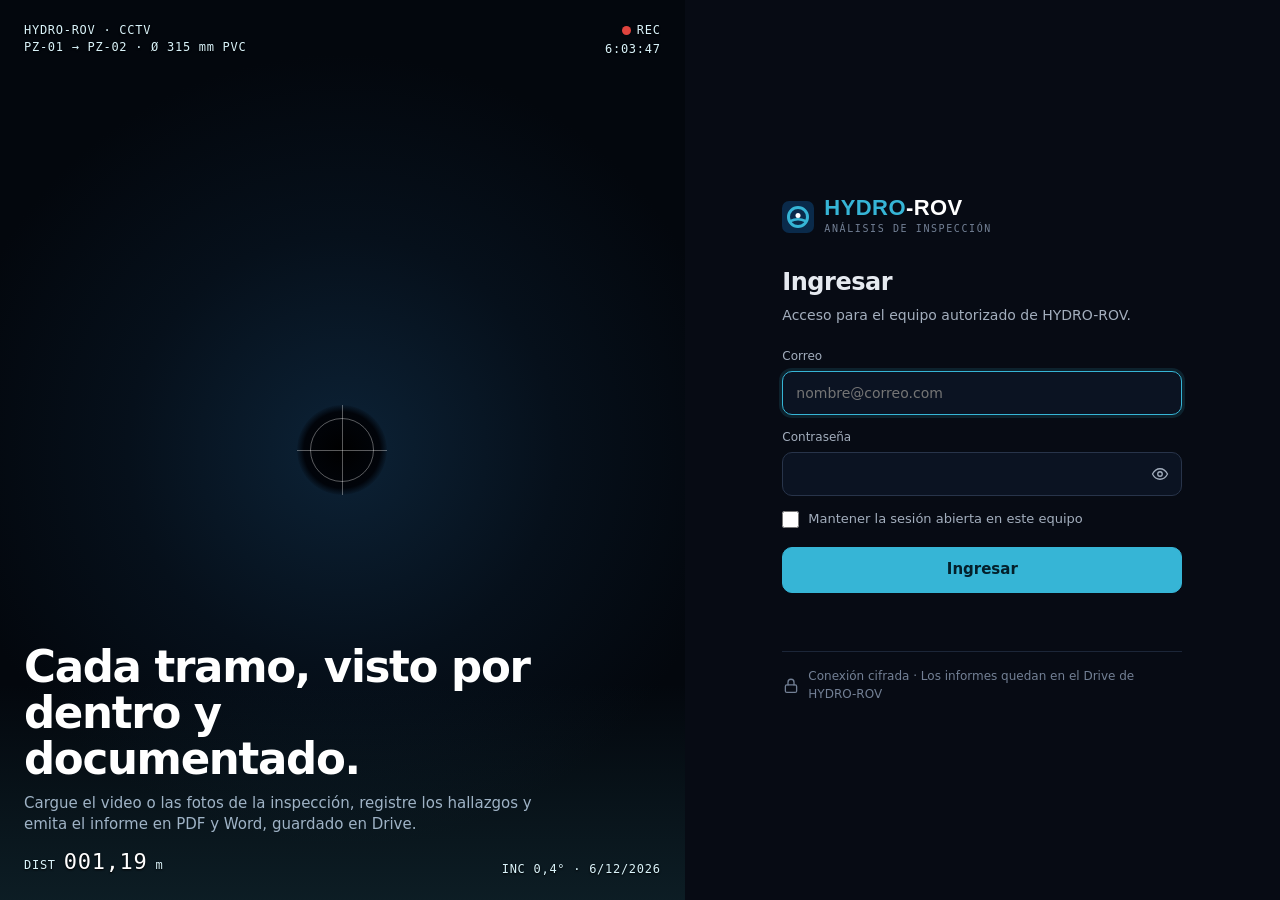
==== commit 1882014c: "Análisis: editar nombre de usuarios; tablas de usuarios y actividad como tarjetas en celular; encabe" ====
--- a/analisis/index.html
+++ b/analisis/index.html
@@ -15,11 +15,11 @@
 <link rel="preconnect" href="https://fonts.googleapis.com">
 <link rel="preconnect" href="https://fonts.gstatic.com" crossorigin>
 <link href="https://fonts.googleapis.com/css2?family=IBM+Plex+Sans:wght@400;500;600;700&family=IBM+Plex+Mono:wght@400;500&family=Barlow+Condensed:wght@700&display=swap" rel="stylesheet">
-<link rel="stylesheet" href="app.css?v=20261125j">
-<script src="config.js?v=20261125j"></script>
-<script src="comun.js?v=20261125j" defer></script>
-<script src="app.js?v=20261125j" defer></script>
-<script src="exportar.js?v=20261125j" defer></script>
+<link rel="stylesheet" href="app.css?v=20261125m">
+<script src="config.js?v=20261125m"></script>
+<script src="comun.js?v=20261125m" defer></script>
+<script src="app.js?v=20261125m" defer></script>
+<script src="exportar.js?v=20261125m" defer></script>
 </head>
 <body>
 <svg width="0" height="0" style="position:absolute" aria-hidden="true">
--- a/analisis/app.css
+++ b/analisis/app.css
@@ -473,3 +473,43 @@
 /* roles */
 body:not(.es-creador) .solo-creador{display:none!important}
 body.es-lector .solo-editor,body.es-lector .solo-ed{display:none!important}
+
+/* formulario de usuarios y tabla: nada se monta */
+.fila-acc{display:flex;align-items:center;flex-wrap:wrap;gap:10px 16px;margin-bottom:0}
+.fila-acc .nota-acc{margin:0;font-size:12.5px;color:var(--mut2);line-height:1.4;flex:1 1 240px;min-width:0}
+.u-quien{display:flex;flex-direction:column;gap:2px;min-width:0}.u-quien b{overflow-wrap:anywhere}.u-quien span{color:var(--mut2);font-size:12.5px;overflow-wrap:anywhere}
+.u-acc{display:flex;gap:6px;justify-content:flex-end;flex-wrap:wrap}
+
+/* Encabezados de tarjeta con botones: si no caben en una línea, los botones bajan a la siguiente (nunca se montan) */
+.card>h3{flex-wrap:wrap;row-gap:10px}
+.card>h3 .der{flex-wrap:wrap;justify-content:flex-end;gap:6px}
+.card>h3 .der .btn{flex:none;white-space:nowrap}
+@media (max-width:640px){.card>h3 .der{margin-left:0;width:100%;justify-content:flex-start}}
+/* Ficha de cada observación: con poco ancho el formulario pasa a dos columnas */
+.ob{container-type:inline-size;container-name:obs}
+@container obs (max-width:820px){
+  .ob .cps{grid-template-columns:repeat(2,minmax(0,1fr))}
+  .ob .cps .w2,.ob .cps .c12,.ob .cps .c4{grid-column:1/-1}
+  .ob .cps .c3{grid-column:1/2}
+}
+
+/* Tablas de usuarios y de actividad en celular: cada fila es una tarjeta (sin columnas apretadas ni texto letra por letra) */
+.tabla td{overflow-wrap:anywhere}
+.est{white-space:nowrap}
+@media (max-width:900px){
+  .tabla.resp thead{display:none}
+  .tabla.resp,.tabla.resp tbody{display:block;width:100%}
+  .tabla.resp tr{display:flex;flex-wrap:wrap;align-items:center;gap:8px 10px;padding:14px 16px;border-bottom:1px solid var(--line)}
+  .tabla.resp tr:last-child{border-bottom:0}
+  .tabla.resp td{display:block;padding:0;border:0;min-width:0}
+  .tabla.resp td[data-l]::before{content:attr(data-l) " ";color:var(--mut2);font-size:12px}
+  .tabla.resp td:first-child,.tabla.resp .r-acc,.tabla.resp .r-ult{flex:1 1 100%}
+  .tabla.resp .u-acc{justify-content:flex-start}
+  .tabla.resp.aud .a-f{flex:1 1 100%;color:var(--mut2)}
+  .tabla.resp.aud .a-u{flex:1 1 100%;font-size:12.5px;color:var(--mut)}
+  .tabla.resp.aud .a-e,.tabla.resp.aud .a-d{flex:1 1 100%}
+  .tw{overflow-x:visible}
+}
+/* botones sobre la foto de cada observación: con fondo, para que se lean encima de la imagen */
+.ob .acc .btn{background:rgba(3,7,13,.72);color:#fff;border-color:rgba(255,255,255,.14);-webkit-backdrop-filter:blur(4px);backdrop-filter:blur(4px)}
+.ob .acc .btn:hover{background:rgba(3,7,13,.88)}
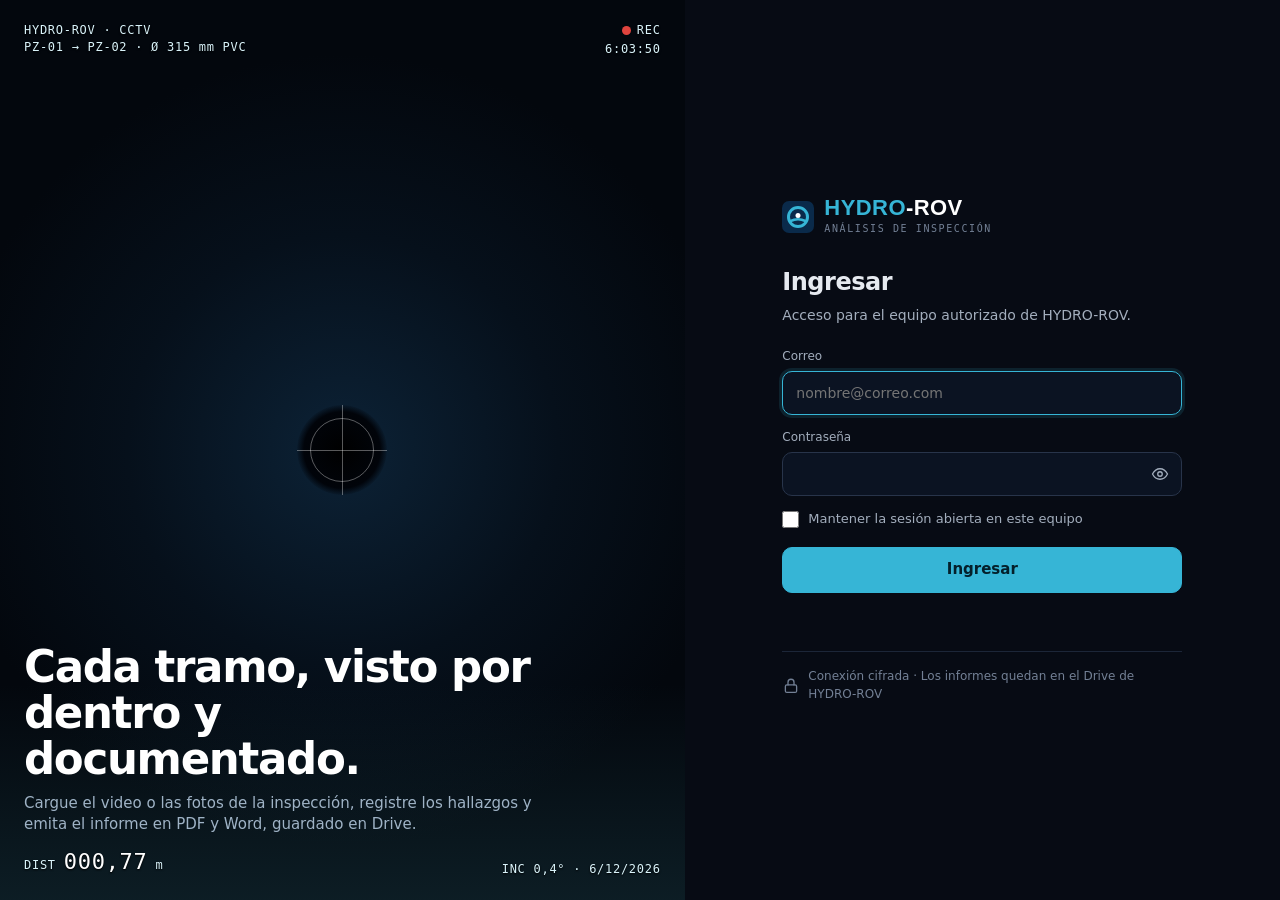
==== commit 8cf05377: "Formato alterno de emisión (sin membrete, sin QR, consecutivo IT-AAAA-NNN) y selector de formato al " ====
--- a/analisis/index.html
+++ b/analisis/index.html
@@ -15,11 +15,11 @@
 <link rel="preconnect" href="https://fonts.googleapis.com">
 <link rel="preconnect" href="https://fonts.gstatic.com" crossorigin>
 <link href="https://fonts.googleapis.com/css2?family=IBM+Plex+Sans:wght@400;500;600;700&family=IBM+Plex+Mono:wght@400;500&family=Barlow+Condensed:wght@700&display=swap" rel="stylesheet">
-<link rel="stylesheet" href="app.css?v=20261125m">
-<script src="config.js?v=20261125m"></script>
-<script src="comun.js?v=20261125m" defer></script>
-<script src="app.js?v=20261125m" defer></script>
-<script src="exportar.js?v=20261125m" defer></script>
+<link rel="stylesheet" href="app.css?v=20261125o">
+<script src="config.js?v=20261125o"></script>
+<script src="comun.js?v=20261125o" defer></script>
+<script src="app.js?v=20261125o" defer></script>
+<script src="exportar.js?v=20261125o" defer></script>
 </head>
 <body>
 <svg width="0" height="0" style="position:absolute" aria-hidden="true">
--- a/analisis/app.css
+++ b/analisis/app.css
@@ -513,3 +513,18 @@
 /* botones sobre la foto de cada observación: con fondo, para que se lean encima de la imagen */
 .ob .acc .btn{background:rgba(3,7,13,.72);color:#fff;border-color:rgba(255,255,255,.14);-webkit-backdrop-filter:blur(4px);backdrop-filter:blur(4px)}
 .ob .acc .btn:hover{background:rgba(3,7,13,.88)}
+
+/* Elección de formato al emitir */
+.mut-p{color:var(--mut);margin-bottom:12px}
+.formatos{display:grid;gap:10px}
+.fmt-op{display:flex;gap:14px;align-items:center;text-align:left;width:100%;padding:14px;border-radius:14px;border:1px solid var(--line2);background:var(--card2);color:var(--tx);cursor:pointer;transition:border-color .15s,background .15s}
+.fmt-op:hover,.fmt-op:focus-visible{border-color:var(--acc);background:color-mix(in srgb,var(--acc) 7%,var(--card2));outline:none}
+.fmt-tx{display:flex;flex-direction:column;gap:3px;min-width:0}
+.fmt-tx b{font-size:14.5px}.fmt-tx span{font-size:12.5px;color:var(--mut);line-height:1.45}.fmt-tx em{font-style:normal;font-family:var(--mono);font-size:11.5px;color:var(--acc);margin-top:2px}
+.fmt-mini{flex:none;width:54px;height:72px;border-radius:4px;background:#fff;box-shadow:0 1px 3px rgba(0,0,0,.35);position:relative;overflow:hidden;display:flex;flex-direction:column;gap:5px;padding:16px 7px 0}
+.fmt-mini i{display:block;height:3px;border-radius:2px;background:#cfd6de}
+.fmt-mini.hr:before{content:"";position:absolute;left:0;right:0;top:0;height:9px;background:#0A2A4A;border-bottom:2px solid #36B5D6}
+.fmt-mini.hr b{display:block;height:9px;border-radius:2px;background:#0A2A4A;margin-top:2px}
+.fmt-mini.alt{align-items:center;padding-top:20px}
+.fmt-mini.alt:before{content:"";position:absolute;left:14px;right:14px;top:12px;border-top:3px double #23493B}
+.fmt-mini.alt i{width:70%;background:#c9cdca}.fmt-mini.alt i:first-child{width:85%;height:4px;background:#3a3a3a}
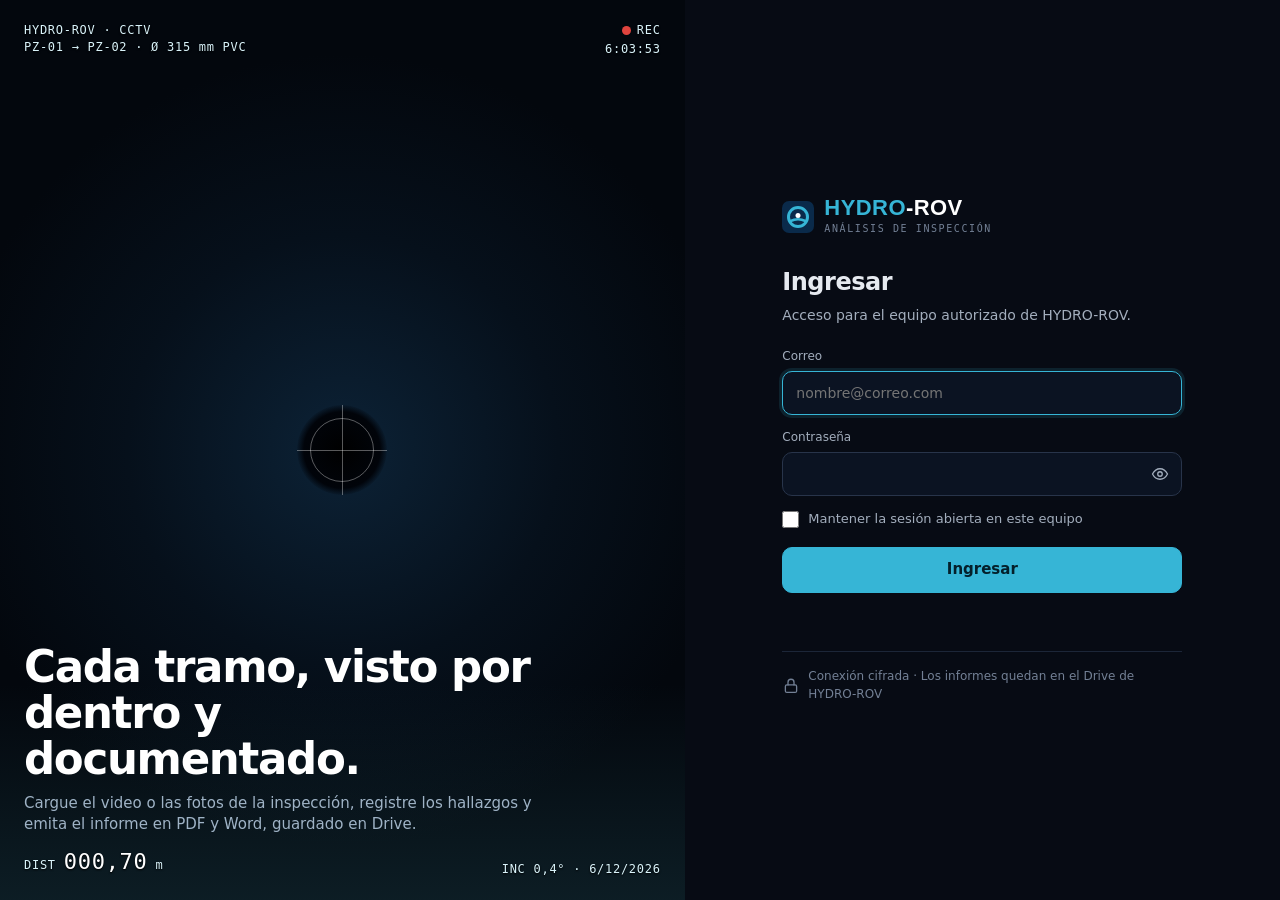
==== commit 8be4a308: "Correo de contacto contacto@hydro-rov.com (reenvío Cloudflare Email Routing a hydrorov.co@gmail.com)" ====
--- a/analisis/index.html
+++ b/analisis/index.html
@@ -15,11 +15,11 @@
 <link rel="preconnect" href="https://fonts.googleapis.com">
 <link rel="preconnect" href="https://fonts.gstatic.com" crossorigin>
 <link href="https://fonts.googleapis.com/css2?family=IBM+Plex+Sans:wght@400;500;600;700&family=IBM+Plex+Mono:wght@400;500&family=Barlow+Condensed:wght@700&display=swap" rel="stylesheet">
-<link rel="stylesheet" href="app.css?v=20261125o">
-<script src="config.js?v=20261125o"></script>
-<script src="comun.js?v=20261125o" defer></script>
-<script src="app.js?v=20261125o" defer></script>
-<script src="exportar.js?v=20261125o" defer></script>
+<link rel="stylesheet" href="app.css?v=20261125p">
+<script src="config.js?v=20261125p"></script>
+<script src="comun.js?v=20261125p" defer></script>
+<script src="app.js?v=20261125p" defer></script>
+<script src="exportar.js?v=20261125p" defer></script>
 </head>
 <body>
 <svg width="0" height="0" style="position:absolute" aria-hidden="true">
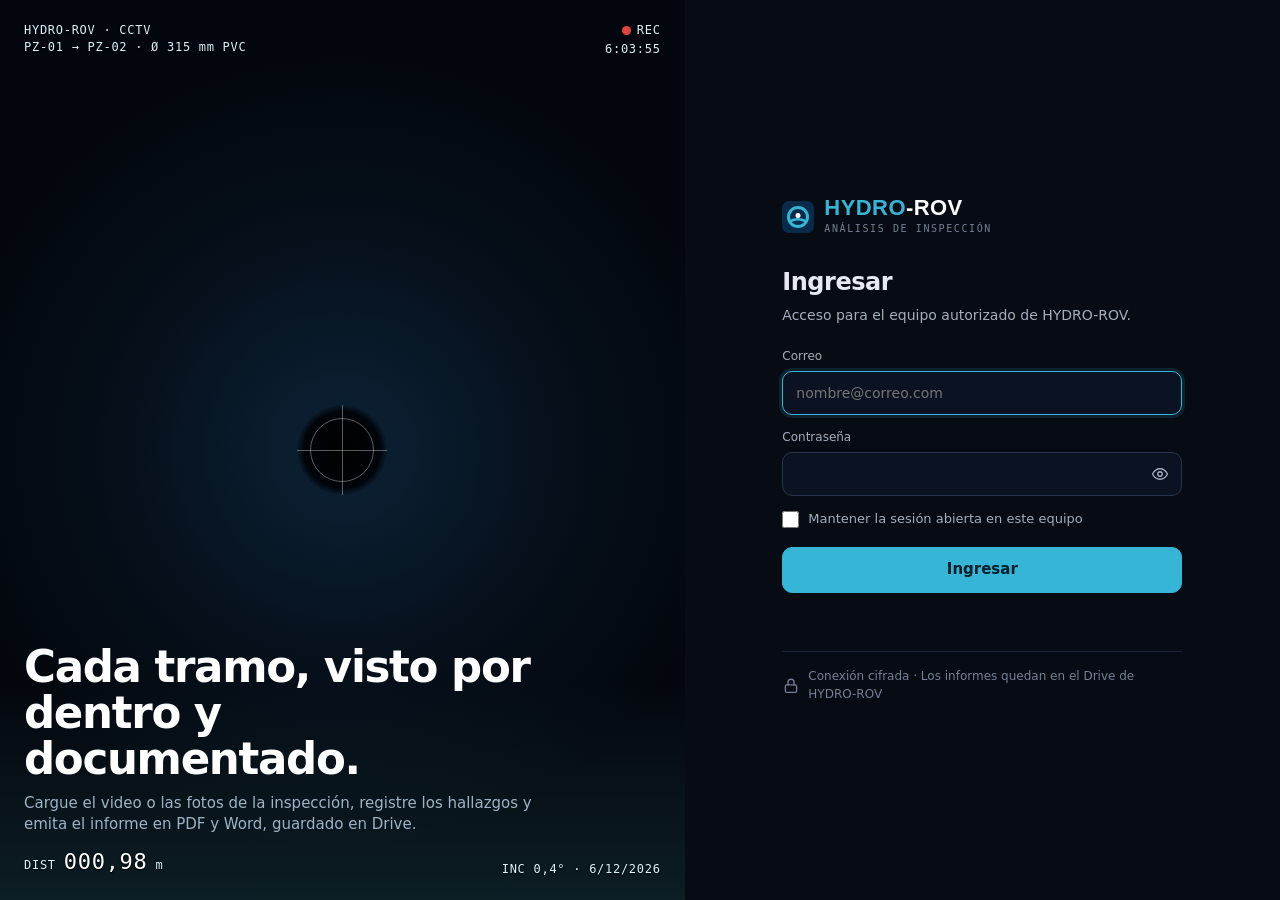
==== commit b6d1555e: "Informes: filtro y agrupación por cliente; informe de muestra no suma en indicadores ni mapa; servid" ====
--- a/analisis/index.html
+++ b/analisis/index.html
@@ -15,11 +15,11 @@
 <link rel="preconnect" href="https://fonts.googleapis.com">
 <link rel="preconnect" href="https://fonts.gstatic.com" crossorigin>
 <link href="https://fonts.googleapis.com/css2?family=IBM+Plex+Sans:wght@400;500;600;700&family=IBM+Plex+Mono:wght@400;500&family=Barlow+Condensed:wght@700&display=swap" rel="stylesheet">
-<link rel="stylesheet" href="app.css?v=20261125p">
-<script src="config.js?v=20261125p"></script>
-<script src="comun.js?v=20261125p" defer></script>
-<script src="app.js?v=20261125p" defer></script>
-<script src="exportar.js?v=20261125p" defer></script>
+<link rel="stylesheet" href="app.css?v=20261125q">
+<script src="config.js?v=20261125q"></script>
+<script src="comun.js?v=20261125q" defer></script>
+<script src="app.js?v=20261125q" defer></script>
+<script src="exportar.js?v=20261125q" defer></script>
 </head>
 <body>
 <svg width="0" height="0" style="position:absolute" aria-hidden="true">
@@ -141,6 +141,7 @@
       <div class="tools">
         <label class="buscar"><svg class="i"><use href="#i-buscar"/></svg><input id="q" type="search" placeholder="Buscar por proyecto, cliente, municipio o código" aria-label="Buscar informe"></label>
         <div class="chips seg" id="vista-l"><button class="chip on" data-vista-l="lista">Lista</button><button class="chip" data-vista-l="mapa">Mapa</button></div>
+        <div class="fila-cli"><label class="sel-cli"><svg class="i"><use href="#i-user"/></svg><select id="f-cliente" aria-label="Filtrar por cliente"><option value="*">Todos los clientes</option></select></label><button type="button" class="chip" id="agrupar" aria-pressed="false" title="Agrupar los informes por cliente">Agrupar por cliente</button></div>
         <div class="chips" id="filtros"><button class="chip on" data-f="">Todos</button><button class="chip" data-f="BORRADOR">Borrador</button><button class="chip" data-f="REVISION">En revisión</button><button class="chip" data-f="EMITIDO">Emitidos</button></div>
       </div>
       <div class="grid" id="lista"></div>
--- a/analisis/app.css
+++ b/analisis/app.css
@@ -528,3 +528,20 @@
 .fmt-mini.alt{align-items:center;padding-top:20px}
 .fmt-mini.alt:before{content:"";position:absolute;left:14px;right:14px;top:12px;border-top:3px double #23493B}
 .fmt-mini.alt i{width:70%;background:#c9cdca}.fmt-mini.alt i:first-child{width:85%;height:4px;background:#3a3a3a}
+
+/* Filtro y agrupación por cliente */
+.fila-cli{display:flex;gap:8px;align-items:center;flex-wrap:wrap}
+.sel-cli{position:relative;display:inline-flex;align-items:center}
+.sel-cli svg{position:absolute;left:11px;width:16px;height:16px;color:var(--mut2);pointer-events:none}
+.sel-cli select{height:34px;max-width:260px;border-radius:99px;border:1px solid var(--line2);background:var(--in);color:var(--tx);padding:0 30px 0 33px;font-size:12.5px;outline:none;text-overflow:ellipsis}
+.sel-cli select:focus{border-color:var(--acc)}
+#agrupar{height:34px}
+.grupo-cli{grid-column:1/-1;display:flex;align-items:baseline;gap:10px;flex-wrap:wrap;padding:10px 2px 2px;border-bottom:1px solid var(--line);margin-top:6px}
+.grupo-cli:first-child{margin-top:0}
+.grupo-cli h3{display:flex;align-items:center;gap:8px;font-size:15px;font-weight:600;min-width:0;overflow-wrap:anywhere}
+.grupo-cli h3 svg{width:17px;height:17px;color:var(--acc);flex:none}
+.grupo-cli span{font-size:12.5px;color:var(--mut)}
+/* Informe de muestra (web): se distingue y no suma */
+.inf.es-muestra{border-style:dashed}
+.muestra-tag{position:absolute;left:10px;bottom:10px;font-size:11px;font-weight:600;letter-spacing:.02em;background:rgba(3,7,13,.78);color:#f4c76a;padding:4px 9px;border-radius:99px;-webkit-backdrop-filter:blur(4px);backdrop-filter:blur(4px)}
+@media (max-width:640px){.fila-cli{width:100%}.sel-cli{flex:1}.sel-cli select{max-width:none;width:100%}}
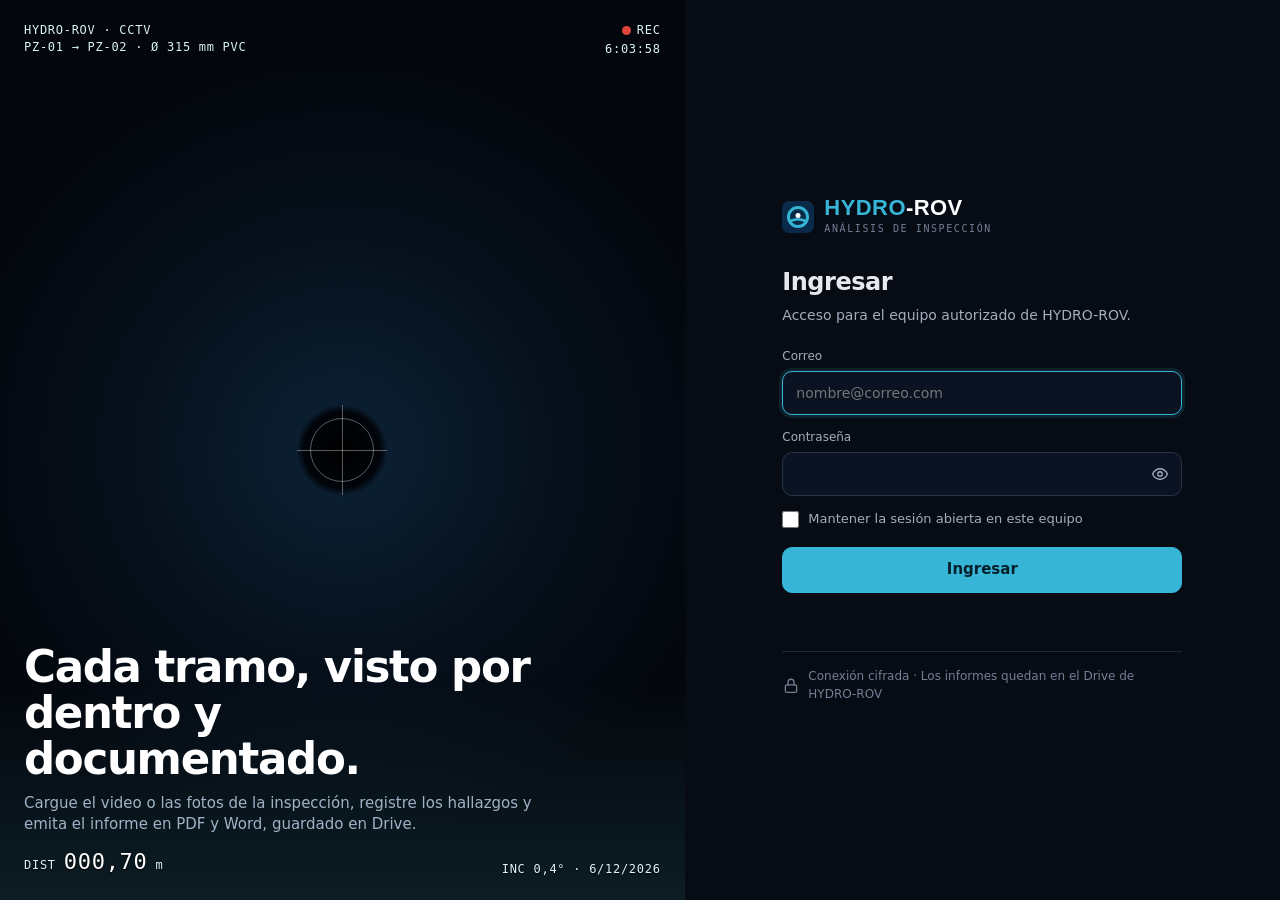
==== commit e1ee5c5e: "Revisión visual integral: acciones de observación bajo la foto, ficha con pie fijo y vista horizonta" ====
--- a/analisis/index.html
+++ b/analisis/index.html
@@ -15,11 +15,11 @@
 <link rel="preconnect" href="https://fonts.googleapis.com">
 <link rel="preconnect" href="https://fonts.gstatic.com" crossorigin>
 <link href="https://fonts.googleapis.com/css2?family=IBM+Plex+Sans:wght@400;500;600;700&family=IBM+Plex+Mono:wght@400;500&family=Barlow+Condensed:wght@700&display=swap" rel="stylesheet">
-<link rel="stylesheet" href="app.css?v=20261125q">
-<script src="config.js?v=20261125q"></script>
-<script src="comun.js?v=20261125q" defer></script>
-<script src="app.js?v=20261125q" defer></script>
-<script src="exportar.js?v=20261125q" defer></script>
+<link rel="stylesheet" href="app.css?v=20261125u">
+<script src="config.js?v=20261125u"></script>
+<script src="comun.js?v=20261125u" defer></script>
+<script src="app.js?v=20261125u" defer></script>
+<script src="exportar.js?v=20261125u" defer></script>
 </head>
 <body>
 <svg width="0" height="0" style="position:absolute" aria-hidden="true">
--- a/analisis/app.css
+++ b/analisis/app.css
@@ -510,9 +510,20 @@
   .tabla.resp.aud .a-e,.tabla.resp.aud .a-d{flex:1 1 100%}
   .tw{overflow-x:visible}
 }
-/* botones sobre la foto de cada observación: con fondo, para que se lean encima de la imagen */
-.ob .acc .btn{background:rgba(3,7,13,.72);color:#fff;border-color:rgba(255,255,255,.14);-webkit-backdrop-filter:blur(4px);backdrop-filter:blur(4px)}
-.ob .acc .btn:hover{background:rgba(3,7,13,.88)}
+/* Acciones de cada observación (ir al video, ficha, eliminar): debajo de la foto, nunca encima de los campos */
+.ob{grid-template-rows:auto 1fr}
+.ob>.ft{grid-column:1;grid-row:1}
+.ob>.cps{grid-column:2;grid-row:1/3;min-width:0}
+.ob>.acc{position:static;grid-column:1;grid-row:2;align-self:start;display:flex;gap:6px;justify-content:flex-start;flex-wrap:wrap}
+.ob>.acc .btn{width:40px;height:34px;padding:0;justify-content:center;border:1px solid var(--line2);background:var(--card)}
+.ob>.acc .btn:hover{border-color:var(--acc)}
+.ob>.acc .btn[data-oa="borrar"]:hover{border-color:var(--err);color:var(--err)}
+@media (max-width:640px){
+  .ob{grid-template-rows:auto}
+  .ob>.ft,.ob>.acc,.ob>.cps{grid-column:1;grid-row:auto}
+  .ob>.acc{order:1;justify-content:flex-end;margin-top:-4px}
+  .ob>.cps{order:2}
+}
 
 /* Elección de formato al emitir */
 .mut-p{color:var(--mut);margin-bottom:12px}
@@ -545,3 +556,17 @@
 .inf.es-muestra{border-style:dashed}
 .muestra-tag{position:absolute;left:10px;bottom:10px;font-size:11px;font-weight:600;letter-spacing:.02em;background:rgba(3,7,13,.78);color:#f4c76a;padding:4px 9px;border-radius:99px;-webkit-backdrop-filter:blur(4px);backdrop-filter:blur(4px)}
 @media (max-width:640px){.fila-cli{width:100%}.sel-cli{flex:1}.sel-cli select{max-width:none;width:100%}}
+
+/* Modales: el cuerpo se desplaza y los botones del pie quedan siempre a la vista */
+.modal .doc{display:flex;flex-direction:column}
+.modal .doc>.mh,.modal .doc>.mf{flex:none}
+.modal .doc>.mb{flex:1 1 auto;min-height:0;overflow:auto}
+/* Ficha: el minuto del video va junto a los botones, no encima de la foto */
+.fi-acc{align-items:center}
+.fi-t{display:inline-flex;align-items:center;gap:6px;font-family:var(--mono);font-size:12px;color:var(--mut);margin-right:auto;white-space:nowrap}
+.fi-t svg{width:15px;height:15px;color:var(--acc)}
+/* Celular acostado: ficha en dos columnas (foto | datos) para no apilar todo */
+@media (max-height:560px) and (orientation:landscape){
+  .ficha{grid-template-columns:minmax(0,.85fr) minmax(0,1.15fr);grid-template-areas:"img der" "hr der";gap:0 16px}
+  .fi-acc{margin:8px 0 10px}
+}
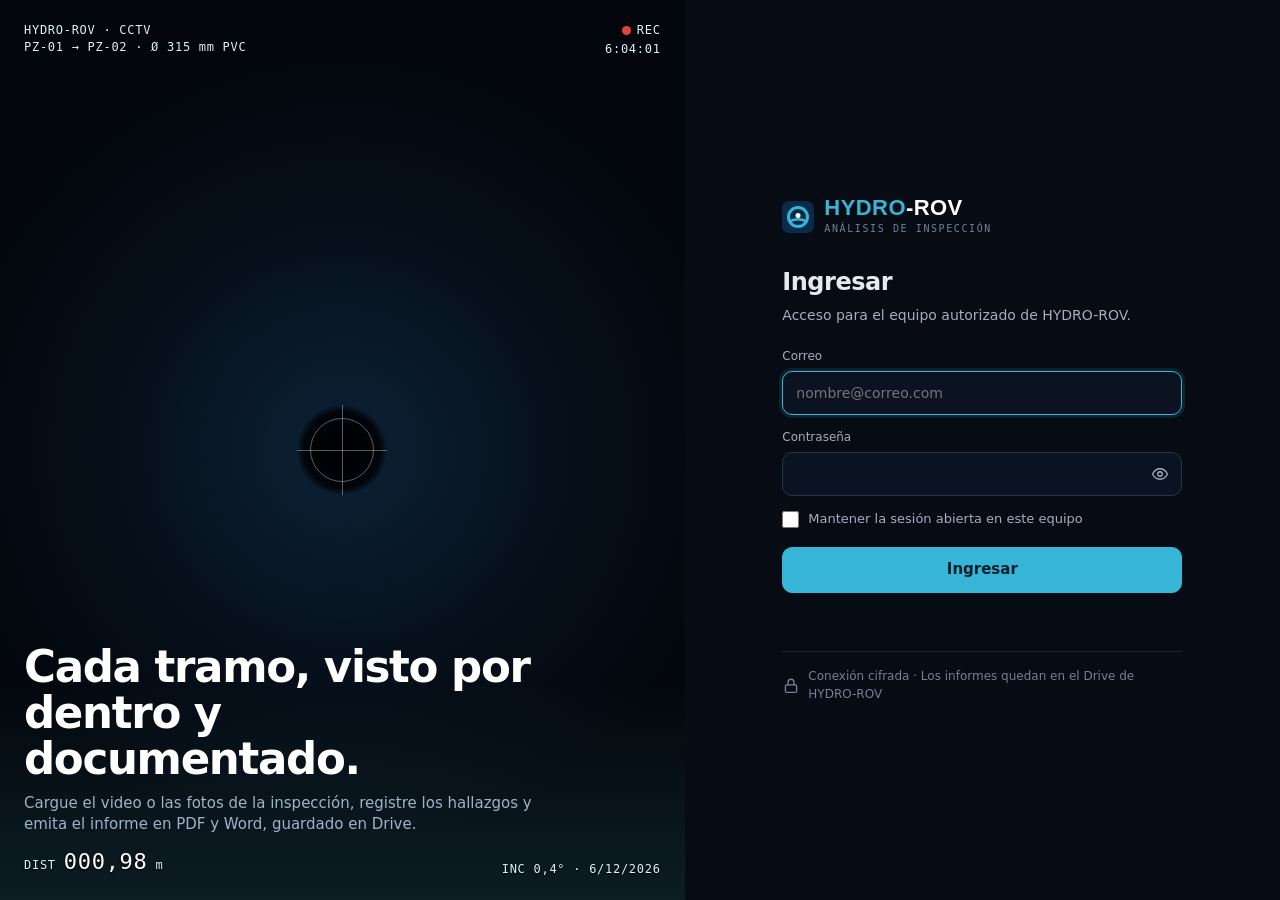
==== commit 6edd69d7: "Cotizaciones (PDF/Word con o sin membrete), Agenda con festivos de Colombia y Google Calendar, campa" ====
--- a/analisis/index.html
+++ b/analisis/index.html
@@ -15,11 +15,15 @@
 <link rel="preconnect" href="https://fonts.googleapis.com">
 <link rel="preconnect" href="https://fonts.gstatic.com" crossorigin>
 <link href="https://fonts.googleapis.com/css2?family=IBM+Plex+Sans:wght@400;500;600;700&family=IBM+Plex+Mono:wght@400;500&family=Barlow+Condensed:wght@700&display=swap" rel="stylesheet">
-<link rel="stylesheet" href="app.css?v=20261125u">
-<script src="config.js?v=20261125u"></script>
-<script src="comun.js?v=20261125u" defer></script>
-<script src="app.js?v=20261125u" defer></script>
-<script src="exportar.js?v=20261125u" defer></script>
+<link rel="stylesheet" href="app.css?v=20261126a">
+<script src="config.js?v=20261126a"></script>
+<script src="comun.js?v=20261126a" defer></script>
+<script src="app.js?v=20261126a" defer></script>
+<script src="exportar.js?v=20261126a" defer></script>
+<script src="cotizar.js?v=20261126a" defer></script>
+<script src="cotdoc.js?v=20261126a" defer></script>
+<script src="agenda.js?v=20261126a" defer></script>
+<script src="avisos.js?v=20261126a" defer></script>
 </head>
 <body>
 <svg width="0" height="0" style="position:absolute" aria-hidden="true">
@@ -53,6 +57,10 @@
   <symbol id="i-buscar" viewBox="0 0 24 24"><circle cx="11" cy="11" r="7"/><path d="M20 20l-3.5-3.5"/></symbol>
   <symbol id="i-dup" viewBox="0 0 24 24"><rect x="8" y="8" width="12" height="12" rx="2"/><path d="M4 16V5a1 1 0 0 1 1-1h11"/></symbol>
   <symbol id="i-pant" viewBox="0 0 24 24"><path d="M4 9V4h5M20 9V4h-5M4 15v5h5M20 15v5h-5"/></symbol>
+  <symbol id="i-cal" viewBox="0 0 24 24"><rect x="3.5" y="5" width="17" height="15.5" rx="2"/><path d="M3.5 10h17M8 3v4M16 3v4M8 14h2M14 14h2M8 17.5h2"/></symbol>
+  <symbol id="i-campana" viewBox="0 0 24 24"><path d="M6 16.5V11a6 6 0 0 1 12 0v5.5l1.5 2h-15z"/><path d="M10 20.5a2 2 0 0 0 4 0"/></symbol>
+  <symbol id="i-cotiz" viewBox="0 0 24 24"><path d="M7 3h7l5 5v13H7z"/><path d="M14 3v5h5"/><path d="M13 11.5c-.4-.6-1.1-1-2-1-1.2 0-2 .6-2 1.5 0 2 4 1 4 3 0 .9-.8 1.5-2 1.5-.9 0-1.7-.4-2.1-1M11 9.5v1M11 16.5v1"/></symbol>
+  <symbol id="i-wa" viewBox="0 0 24 24"><path d="M4.5 19.5l1.2-3.6A8 8 0 1 1 9 19.1z"/><path d="M9.2 8.8c.2 2.6 2.4 5 5 5.6l1-1.2-1.6-1-1 .6c-.8-.4-1.6-1.2-2-2l.6-1-1-1.6z"/></symbol>
   <symbol id="i-escudo" viewBox="0 0 24 24"><path d="M12 3l8 3v6c0 4.5-3.4 8-8 9-4.6-1-8-4.5-8-9V6z"/><path d="M8.5 12l2.5 2.5 4.5-5"/></symbol>
 </svg>
 
@@ -114,6 +122,7 @@
     <a class="marca" href="#informes" aria-label="Inicio"><svg><use href="#logo"/></svg><div><div class="w"><span class="h">HYDRO</span><span class="r">-ROV</span></div><small>Análisis</small></div></a>
     <div class="ctx"><span class="sep"></span><b id="ctx-t">Informes de inspección</b></div>
     <span id="sync" class="ok" title="Estado de guardado"><i></i><span id="sync-t">Al día</span></span>
+    <button class="hb campana solo-creador" id="b-avisos" aria-label="Avisos" aria-haspopup="dialog"><svg class="i"><use href="#i-campana"/></svg><span class="cnt hide" id="avisos-n">0</span></button>
     <button class="hb" id="b-tema" aria-label="Cambiar tema"><svg class="i"><use href="#i-sol"/></svg></button>
     <div class="yo" title=""><span class="av" id="yo-av">··</span><span class="nm"><span id="yo-n"></span><br><span class="rl" id="yo-r"></span></span></div>
   </header>
@@ -122,6 +131,10 @@
     <div class="tit">Inspección</div>
     <a data-v="informes"><svg class="i"><use href="#i-doc"/></svg>Informes</a>
     <a data-v="nuevo" class="solo-editor"><svg class="i"><use href="#i-mas"/></svg>Nuevo informe</a>
+    <div class="sep"></div>
+    <div class="tit">Comercial</div>
+    <a data-v="cotizaciones"><svg class="i"><use href="#i-cotiz"/></svg>Cotizaciones</a>
+    <a data-v="agenda"><svg class="i"><use href="#i-cal"/></svg>Agenda</a>
     <div class="sep solo-creador"></div>
     <div class="tit solo-creador">Administración</div>
     <a data-v="usuarios" class="solo-creador"><svg class="i"><use href="#i-users"/></svg>Usuarios</a>
@@ -176,6 +189,9 @@
       <div class="panel" id="p-vista"></div>
     </section>
 
+    <section class="vista" id="v-cotizaciones"></section>
+    <section class="vista" id="v-cotizacion"></section>
+    <section class="vista" id="v-agenda"></section>
     <section class="vista" id="v-usuarios"></section>
     <section class="vista" id="v-auditoria"></section>
     <section class="vista" id="v-cuenta"></section>
--- a/analisis/app.css
+++ b/analisis/app.css
@@ -570,3 +570,208 @@
   .ficha{grid-template-columns:minmax(0,.85fr) minmax(0,1.15fr);grid-template-areas:"img der" "hr der";gap:0 16px}
   .fi-acc{margin:8px 0 10px}
 }
+
+/* =================================================================== 1.9 · campana de avisos */
+.hb.campana{position:relative}
+.hb.campana .cnt{position:absolute;top:-5px;right:-5px;min-width:18px;height:18px;padding:0 5px;border-radius:99px;background:var(--err);color:#fff;font-size:10.5px;font-weight:700;line-height:18px;text-align:center;box-shadow:0 0 0 2px var(--bg)}
+#avisos-panel{position:fixed;z-index:65;top:64px;right:max(12px,env(safe-area-inset-right));width:min(400px,calc(100vw - 24px));max-height:min(560px,calc(100dvh - 80px));display:none;flex-direction:column;background:var(--card);border:1px solid var(--line2);border-radius:14px;box-shadow:0 24px 60px rgba(0,0,0,.45);overflow:hidden}
+#avisos-panel.on{display:flex}
+.ap-h{display:flex;align-items:center;gap:6px;padding:10px 10px 10px 16px;border-bottom:1px solid var(--line)}.ap-h b{flex:1;font-size:14px}
+.ap-l{overflow:auto;flex:1 1 auto;min-height:0}
+.ap-i{display:flex;gap:10px;width:100%;text-align:left;padding:11px 16px;border:0;border-bottom:1px solid var(--line);background:transparent;color:var(--tx)}
+.ap-i:hover{background:var(--card2)}
+.ap-i i{flex:none;width:8px;height:8px;border-radius:50%;margin-top:6px;background:transparent}
+.ap-i.nuevo i{background:var(--acc)}.ap-i.nuevo i.cotizaciones{background:var(--ok)}
+.ap-i span{display:flex;flex-direction:column;gap:2px;min-width:0}
+.ap-i b{font-size:13px;font-weight:600;line-height:1.35}.ap-i:not(.nuevo) b{font-weight:500;color:var(--mut)}
+.ap-i small{font-size:12px;color:var(--mut);line-height:1.4}.ap-i em{font-style:normal;font-size:11px;color:var(--mut2)}
+.ap-vacio{padding:26px 18px;color:var(--mut);font-size:13px;text-align:center}
+.ap-push{padding:12px 16px;border-top:1px solid var(--line);font-size:12.5px;color:var(--mut);line-height:1.45}.ap-push .btn{width:100%}
+
+/* =================================================================== 1.9 · cotizaciones */
+.cot-t td small{display:block;font-size:12px;color:var(--mut2);margin-top:2px;overflow:hidden;text-overflow:ellipsis;display:-webkit-box;-webkit-line-clamp:2;-webkit-box-orient:vertical}
+.cot-t tbody tr{cursor:pointer}.cot-t tbody tr:hover td{background:var(--card2)}
+.cot-t .c-cod b{font-family:var(--mono);font-size:12.5px;color:var(--acc);font-weight:500;white-space:nowrap}
+.cot-t .c-cli{width:46%}.cot-t .c-val{white-space:nowrap;font-family:var(--mono)}.cot-t .c-acc{width:44px;text-align:right}
+.cot-t .c-est{white-space:nowrap}.cot-t .c-est .est+.est{margin-left:6px}
+.est.c-ENVIADA{background:rgba(54,181,214,.18);color:#7fd3ea}.est.c-APROBADA{background:rgba(52,211,153,.18);color:#5ee0aa}
+.est.c-NO_APROBADA{background:rgba(248,113,113,.14);color:#f6a3a3}.est.c-VENCIDA{background:rgba(251,191,36,.16);color:#fbd36b}
+body.light .est.c-ENVIADA{color:#0e6680}body.light .est.c-APROBADA{color:#047857}body.light .est.c-NO_APROBADA{color:#b91c1c}body.light .est.c-VENCIDA{color:#92400e}
+.ag-tag{display:inline-flex;align-items:center;gap:5px;font-size:12px;color:var(--mut);white-space:nowrap}
+.ag-tag.TRABAJO .i{color:var(--warn)}
+.mut{color:var(--mut2)}
+.k4.k-cot{grid-template-columns:1.6fr repeat(4,minmax(0,1fr))}
+.ayuda-c{display:block;font-size:11.5px;color:var(--mut2);margin-top:5px;line-height:1.4}
+.campo>span{display:flex;align-items:center;gap:8px}
+.restaurar{margin-left:auto;height:22px;padding:0 8px;font-size:11.5px;color:var(--mut2)}
+.restaurar:hover{color:var(--acc)}
+.frm .w3{grid-column:span 3}
+.firmantes{display:flex;flex-wrap:wrap;gap:8px;align-items:center;margin:-2px 0 14px}.firmantes .ayuda-c{margin:0}
+.chip.on{border-color:var(--acc);color:var(--acc);background:var(--acc-t)}
+.chk-c{display:flex!important;align-items:center;gap:10px;align-self:end;min-height:40px}
+.chk-c input{width:18px!important;height:18px!important;flex:none;accent-color:var(--acc)}.chk-c span{color:var(--tx)!important;font-size:13px}
+.tr-h,.tr-f{display:grid;grid-template-columns:minmax(0,1fr) 130px minmax(0,2fr) 32px;gap:8px;align-items:center}
+.tr-h{font-size:11.5px;color:var(--mut2);padding:0 2px 6px;border-bottom:1px solid var(--line);margin-bottom:8px}
+.tr-f{margin-bottom:6px}
+.tr-f input,.it-f input,.it-f select,.it-f textarea{width:100%;height:36px;border-radius:8px;border:1px solid var(--line2);background:var(--in);padding:0 10px;outline:none;font-size:13px}
+.tr-f input:focus,.it-f input:focus,.it-f select:focus,.it-f textarea:focus{border-color:var(--acc);box-shadow:0 0 0 3px var(--acc-t)}
+.tr-f input[data-tr="longitud"],.it-f input[data-n]{font-family:var(--mono);text-align:right}
+.tr-pie{display:flex;flex-wrap:wrap;gap:8px;align-items:center;margin:10px 0 14px}
+.tr-suma{margin-left:auto;font-size:12.5px;color:var(--mut)}.tr-suma b{font-family:var(--mono);color:var(--tx);font-weight:500}
+.loc-img{border:1px dashed var(--line2);border-radius:12px;min-height:90px;display:grid;place-items:center;padding:10px;background:var(--card2)}
+.loc-img img{max-width:100%;max-height:380px;border-radius:6px;display:block}
+.loc-img .ayuda-c{text-align:center;max-width:460px;margin:0}
+.op-inf{display:grid;grid-template-columns:repeat(3,minmax(0,1fr));gap:10px;margin-bottom:16px}
+.op-inf .op{position:relative;display:flex;flex-direction:column;gap:4px;padding:12px 14px 12px 38px;border:1px solid var(--line2);border-radius:12px;background:var(--card2);cursor:pointer;transition:border-color .15s}
+.op-inf .op input{position:absolute;left:13px;top:14px;accent-color:var(--acc);width:16px;height:16px}
+.op-inf .op b{font-size:13.5px}.op-inf .op small{font-size:12px;color:var(--mut);line-height:1.4}
+.op-inf .op.on{border-color:var(--acc);background:var(--acc-t)}
+.it-h,.it-f{display:grid;grid-template-columns:minmax(0,2.4fr) 110px 92px 130px 130px 32px;gap:8px;align-items:center}
+.it-h{font-size:11.5px;color:var(--mut2);padding:0 2px 6px;border-bottom:1px solid var(--line);margin:4px 0 8px}
+.it-h span:nth-child(n+4),.it-sub{text-align:right}
+.it-f{margin-bottom:8px}
+.it-f textarea{height:auto;min-height:36px;padding:8px 10px;resize:vertical;line-height:1.35;field-sizing:content}
+.it-auto{display:flex;flex-direction:column;align-items:flex-end;font-family:var(--mono);font-size:13px;line-height:1.2}
+.it-auto small{font-family:inherit;font-size:10.5px;color:var(--mut2)}
+.it-f .it-auto:nth-child(2){align-items:flex-end}
+.it-sub{font-family:var(--mono);font-size:13px;white-space:nowrap}
+.it-f.def .it-sub{font-family:inherit;font-size:12px;color:var(--mut)}
+.tot-box{display:flex;flex-direction:column;justify-content:center;gap:2px;padding:10px 14px;border-radius:12px;background:linear-gradient(135deg,rgba(54,181,214,.14),var(--card2) 70%);border:1px solid rgba(54,181,214,.3);margin-bottom:14px}
+.tot-box>span{font-size:12px;color:var(--mut)!important;display:block}.tot-box b{font-family:var(--mono);font-size:24px;font-weight:500;color:var(--acc)}.tot-box small{font-size:11.5px;color:var(--mut2);line-height:1.35}
+.cot-acc{display:flex;flex-wrap:wrap;gap:8px;margin:-4px 0 14px}
+.cot-res{display:grid;grid-template-columns:repeat(4,minmax(0,1fr));gap:10px;max-width:860px;margin:0 auto 14px}
+.cot-res div{background:var(--card);border:1px solid var(--line);border-radius:12px;padding:10px 14px}
+.cot-res span{display:block;font-size:11.5px;color:var(--mut2)}.cot-res b{font-family:var(--mono);font-size:16px;font-weight:500}
+.cot-papel p{margin:0 0 8px;text-align:justify}.cot-papel p.it{font-style:italic}
+.cot-papel ul{margin:0 0 10px 20px}.cot-papel li{margin-bottom:3px;text-align:justify}
+.cot-papel .dest{margin:4px 0 6px;line-height:1.45}
+.cot-papel h1.ch1{font-size:15px;margin:10px 0 10px;padding-bottom:5px;border-bottom:2px solid #36b5d6;letter-spacing:.02em}
+.cot-papel h2{font-size:12.5px;border-bottom:0;padding-bottom:0;margin:16px 0 6px}
+.cot-papel h3{font-size:12px;margin:10px 0 4px}
+.cot-papel tr.tot td{font-weight:700;background:#f4f7fa}
+.cot-papel .caja-neto{border:1px solid #36b5d6;background:#e8f6fa;border-radius:6px;padding:10px 14px;margin:6px 0 12px}
+.cot-papel .caja-neto b{font-size:10.5px;letter-spacing:.06em;color:#0a2a4a}.cot-papel .caja-neto p{margin:4px 0 0}
+.cot-papel .fig{margin:8px 0 12px;text-align:center}.cot-papel .fig img{max-width:100%;max-height:420px;border:1px solid #e3e8ee}
+.cot-papel figcaption{font-size:10.5px;font-style:italic;color:#6b7684;margin-top:4px}
+.cot-papel .firma-c{margin:36px 0 10px}.cot-papel .firma-c b{display:block}
+.cot-papel .salto{display:flex;align-items:center;gap:10px;margin:26px -52px;color:#9aa3ae;font-size:10px;letter-spacing:.12em;text-transform:uppercase}
+.cot-papel .salto:before,.cot-papel .salto:after{content:"";flex:1;border-top:1px dashed #cfd6de}
+.cot-papel .pie-c{margin-top:22px;padding-top:8px;border-top:1px solid #e3e8ee;font-size:10.5px;color:#6b7684}
+
+/* =================================================================== 1.9 · agenda */
+.cab-acc{display:flex;gap:8px;flex-wrap:wrap}
+.ag-kpis{display:grid;grid-template-columns:repeat(4,minmax(0,1fr));gap:12px;margin-bottom:18px}
+.ag-kpis .kpi .v{font-size:22px}
+.ag-kpis .kpi .s{display:block;overflow:hidden;text-overflow:ellipsis;white-space:nowrap}
+.ag-nav{display:flex;align-items:center;gap:8px}.ag-nav b{min-width:150px;text-align:center;font-size:15px;font-weight:600}
+.hb.rot svg{transform:rotate(180deg)}
+.ag-push{margin-left:auto}
+.cal{background:var(--card);border:1px solid var(--line);border-radius:14px;overflow:hidden}
+.cal-h,.cal-g{display:grid;grid-template-columns:repeat(7,minmax(0,1fr))}
+.cal-h span{padding:8px 10px;font-size:11.5px;color:var(--mut2);border-bottom:1px solid var(--line);letter-spacing:.03em}
+.dia{min-height:108px;padding:6px 6px 8px;border-right:1px solid var(--line);border-bottom:1px solid var(--line);display:flex;flex-direction:column;gap:3px;cursor:pointer;position:relative;outline-offset:-2px}
+.dia:nth-child(7n){border-right:0}
+.dia:hover{background:var(--card2)}
+.dia .n{font-family:var(--mono);font-size:12px;color:var(--mut);width:24px;height:24px;display:grid;place-items:center;border-radius:50%}
+.dia.fuera{background:color-mix(in srgb,var(--bg) 55%,var(--card))}.dia.fuera .n{color:var(--mut2);opacity:.6}
+.dia.festivo .n{color:var(--err)}
+.dia.hoy .n{background:var(--acc);color:#04202b;font-weight:600}
+.dia.sel{box-shadow:inset 0 0 0 2px var(--acc)}
+.dia .fe{position:absolute;top:9px;left:34px;right:6px;font-size:10px;color:var(--err);opacity:.85;white-space:nowrap;overflow:hidden;text-overflow:ellipsis}
+.dia .evs{display:flex;flex-direction:column;gap:3px;min-width:0}
+.ev{display:block;width:100%;text-align:left;border:0;border-left:3px solid var(--acc);background:var(--acc-t);color:var(--tx);font-size:11.5px;line-height:1.3;padding:3px 6px;border-radius:5px;white-space:nowrap;overflow:hidden;text-overflow:ellipsis}
+.ev small{color:var(--mut2);font-size:10px}.ev b{font-family:var(--mono);font-weight:500;font-size:10.5px}
+.ev.TRABAJO{border-left-color:var(--warn);background:rgba(251,191,36,.13)}.ev.OTRO{border-left-color:var(--mut2);background:rgba(115,128,149,.16)}
+.ev.CANCELADO{text-decoration:line-through;opacity:.5}.ev.REALIZADO{opacity:.65}
+.ev.PROGRAMADO{background-image:repeating-linear-gradient(135deg,transparent 0 6px,rgba(255,255,255,.035) 6px 12px)}
+.dia .mas{font-size:11px;color:var(--mut2);padding-left:4px}
+.dia .pts{display:none}
+.ag-dia{margin-top:16px}
+.ag-dia-h{display:flex;align-items:center;gap:10px;flex-wrap:wrap;margin-bottom:10px}.ag-dia-h h3{font-size:15px;font-weight:600;margin-right:auto}
+.fe-tag{font-size:11.5px;color:var(--err);background:rgba(248,113,113,.12);padding:2px 8px;border-radius:99px;font-weight:500}
+.ag-grid{display:grid;grid-template-columns:repeat(auto-fill,minmax(300px,1fr));gap:12px}
+.ag-ev{background:var(--card);border:1px solid var(--line);border-left:4px solid var(--acc);border-radius:12px;padding:12px 14px;cursor:pointer;display:flex;flex-direction:column;gap:5px;transition:border-color .15s}
+.ag-ev:hover{border-color:var(--line2);border-left-color:var(--acc)}
+.ag-ev.TRABAJO{border-left-color:var(--warn)}.ag-ev.OTRO{border-left-color:var(--mut2)}
+.ag-ev.CANCELADO{opacity:.55}.ag-ev.CANCELADO h3{text-decoration:line-through}
+.ag-ev h3{font-size:14px;font-weight:600;line-height:1.35}
+.ag-t{display:flex;align-items:center;gap:6px;flex-wrap:wrap}
+.ag-t .tag{font-size:10.5px;font-weight:700;letter-spacing:.05em;text-transform:uppercase;color:var(--acc)}.ag-t .tag.TRABAJO{color:var(--warn)}.ag-t .tag.OTRO{color:var(--mut)}
+.ag-t .est{height:20px;font-size:10.5px}
+.est.e-CONFIRMADO{background:rgba(52,211,153,.18);color:#5ee0aa}.est.e-REALIZADO{background:rgba(54,181,214,.16);color:#7fd3ea}.est.e-CANCELADO{background:rgba(248,113,113,.14);color:#f6a3a3}
+body.light .est.e-CONFIRMADO{color:#047857}body.light .est.e-REALIZADO{color:#0e6680}body.light .est.e-CANCELADO{color:#b91c1c}
+.ag-cot{margin-left:auto;font-family:var(--mono);font-size:11.5px;color:var(--acc);text-decoration:none;display:inline-flex;gap:4px;align-items:center}
+.ag-m{font-size:12.5px;color:var(--mut);display:flex;gap:6px;align-items:flex-start;line-height:1.4}.ag-m .i{margin-top:2px}
+.ag-p{display:flex;align-items:center;gap:8px;flex-wrap:wrap;margin-top:2px;min-height:4px}
+.prog{width:80px;height:5px;border-radius:99px;background:var(--line2);overflow:hidden}.prog i{display:block;height:100%;background:var(--ok)}
+.ag-p small{font-size:11px;color:var(--mut2);font-family:var(--mono)}
+.cruce{font-size:11px;font-weight:600;color:var(--warn)}
+.gc{font-size:11px;color:var(--mut2);display:inline-flex;align-items:center;gap:3px;margin-left:auto}
+.ag-grupo{margin-bottom:18px}.ag-grupo h4{font-size:13px;font-weight:600;color:var(--mut);margin-bottom:8px;display:flex;gap:8px;align-items:center}
+/* modal del evento */
+.ev-modal{max-width:720px!important}
+.ev-tipo{display:inline-flex;margin-bottom:14px}
+.ev-f{border:0;min-width:0}
+.ev-jorn .lb,.ev-lista .lb{display:block;font-size:12.5px;color:var(--mut);margin-bottom:6px}
+.ev-jorn-f{display:flex;align-items:center;gap:10px}.ev-jorn-f input{width:90px!important;flex:none}.ev-jorn-f small{font-size:12px;color:var(--mut2)}
+.ev-lista{border-top:1px solid var(--line);padding-top:12px;margin-top:2px}
+.ev-item{display:flex;align-items:center;gap:10px;padding:5px 0;border-bottom:1px solid var(--line);font-size:13px}
+.ev-item input{width:17px;height:17px;flex:none;accent-color:var(--ok)}.ev-item span{flex:1}.ev-item input:checked+span{color:var(--mut2);text-decoration:line-through}
+.ev-add{display:flex;gap:8px;margin-top:10px}.ev-add input{flex:1;height:36px;border-radius:8px;border:1px solid var(--line2);background:var(--in);padding:0 10px;outline:none}
+.ev-cruce{margin-top:12px;padding:10px 12px;border-radius:10px;background:rgba(251,191,36,.12);border:1px solid rgba(251,191,36,.35);font-size:12.5px;line-height:1.45}
+.ev-ext{display:flex;flex-wrap:wrap;gap:8px;margin-top:14px;padding-top:12px;border-top:1px solid var(--line)}.ev-ext .btn{text-decoration:none}
+
+/* =================================================================== 1.9 · adaptación a pantallas */
+@media (max-width:1100px){.op-inf{grid-template-columns:1fr}.ag-kpis{grid-template-columns:repeat(2,minmax(0,1fr))}}
+@media (max-width:900px){
+  .k4.k-cot{grid-template-columns:repeat(2,minmax(0,1fr))}.k4.k-cot .kpi-ml{grid-column:1/-1}
+  .it-h{display:none}
+  .it-f{grid-template-columns:repeat(4,minmax(0,1fr));padding:10px;border:1px solid var(--line);border-radius:10px;background:var(--card2)}
+  .it-f textarea{grid-column:1/-1}.it-f .it-sub{grid-column:span 1}
+  .it-f>*:nth-child(2){grid-column:span 1}
+  .cot-t .c-cli{width:auto}
+  .frm .w3{grid-column:1/-1}
+}
+@media (max-width:640px){
+  .cab-acc{width:100%}.cab-acc .btn{flex:1}
+  .ag-kpis{gap:8px}.ag-kpis .kpi .v{font-size:18px}
+  .ag-tools{gap:8px}.ag-nav{width:100%;justify-content:space-between}.ag-nav b{min-width:0;flex:1}
+  .ag-push{margin-left:0;width:100%;justify-content:center}
+  .dia{min-height:54px;padding:4px 2px;align-items:center}
+  .dia .evs,.dia .fe{display:none}
+  .dia .pts{display:flex;gap:3px;justify-content:center;flex-wrap:wrap}
+  .dia .pts i{width:6px;height:6px;border-radius:50%;background:var(--acc)}.dia .pts i.TRABAJO{background:var(--warn)}.dia .pts i.OTRO{background:var(--mut2)}.dia .pts i.CANCELADO{opacity:.35}
+  .cal-h span{padding:6px 0;text-align:center}
+  .ag-grid{grid-template-columns:1fr}
+  .tr-h{display:none}
+  .tr-f{grid-template-columns:minmax(0,1fr) 110px 32px;padding:8px;border:1px solid var(--line);border-radius:10px;background:var(--card2)}
+  .tr-f input[data-tr="nota"]{grid-column:1/3;grid-row:2}
+  .tr-suma{margin-left:0;width:100%}
+  .it-f{grid-template-columns:repeat(2,minmax(0,1fr))}
+  .cot-res{grid-template-columns:repeat(2,minmax(0,1fr))}
+  .cot-papel .salto{margin:20px -20px}
+  .cot-t .c-ag{display:none}
+  #avisos-panel{top:52px;left:max(8px,env(safe-area-inset-left));right:max(8px,env(safe-area-inset-right));width:auto}
+  .ev-tipo{display:flex}.ev-tipo .chip{flex:1}
+}
+@media (max-height:560px) and (orientation:landscape){
+  .dia{min-height:44px}.dia .evs,.dia .fe{display:none}.dia .pts{display:flex;gap:3px;justify-content:center}
+  .dia .pts i{width:6px;height:6px;border-radius:50%;background:var(--acc)}.dia .pts i.TRABAJO{background:var(--warn)}
+  .ag-kpis{grid-template-columns:repeat(4,minmax(0,1fr))}.ag-kpis .kpi .v{font-size:16px}
+  #avisos-panel{top:50px;max-height:calc(100dvh - 60px)}
+}
+.chip{display:inline-flex;align-items:center;justify-content:center;gap:6px;white-space:nowrap}.chip .i{width:15px;height:15px}
+@media (max-width:640px){
+  .tr-f input[data-tr="nota"]{grid-column:1/-1}
+  .it-f{grid-template-columns:minmax(0,1fr) minmax(0,1fr) 32px;gap:8px 10px}
+  .it-f>textarea{grid-column:1/3;grid-row:1}
+  .it-f>:last-child{grid-column:3;grid-row:1}
+  .it-f>:nth-child(2){grid-column:1}.it-f>:nth-child(3){grid-column:2/4}
+  .it-f>:nth-child(4){grid-column:1}.it-f>.it-sub{grid-column:2/4;text-align:right}
+  .it-f .it-auto{align-items:flex-start}
+}
+@media (max-width:640px){.it-f .it-auto:nth-child(2){align-items:flex-start}}
+
+.campo>span{flex-wrap:wrap}.restaurar{flex:none;white-space:nowrap}
+#hdr .marca .w{white-space:nowrap}
+@media (max-width:400px){#hdr{gap:6px}#hdr .hb{min-width:34px;height:34px;padding:0 7px}#hdr .marca .w{font-size:16px}#hdr .marca small{display:none}#hdr .ctx{display:none}}
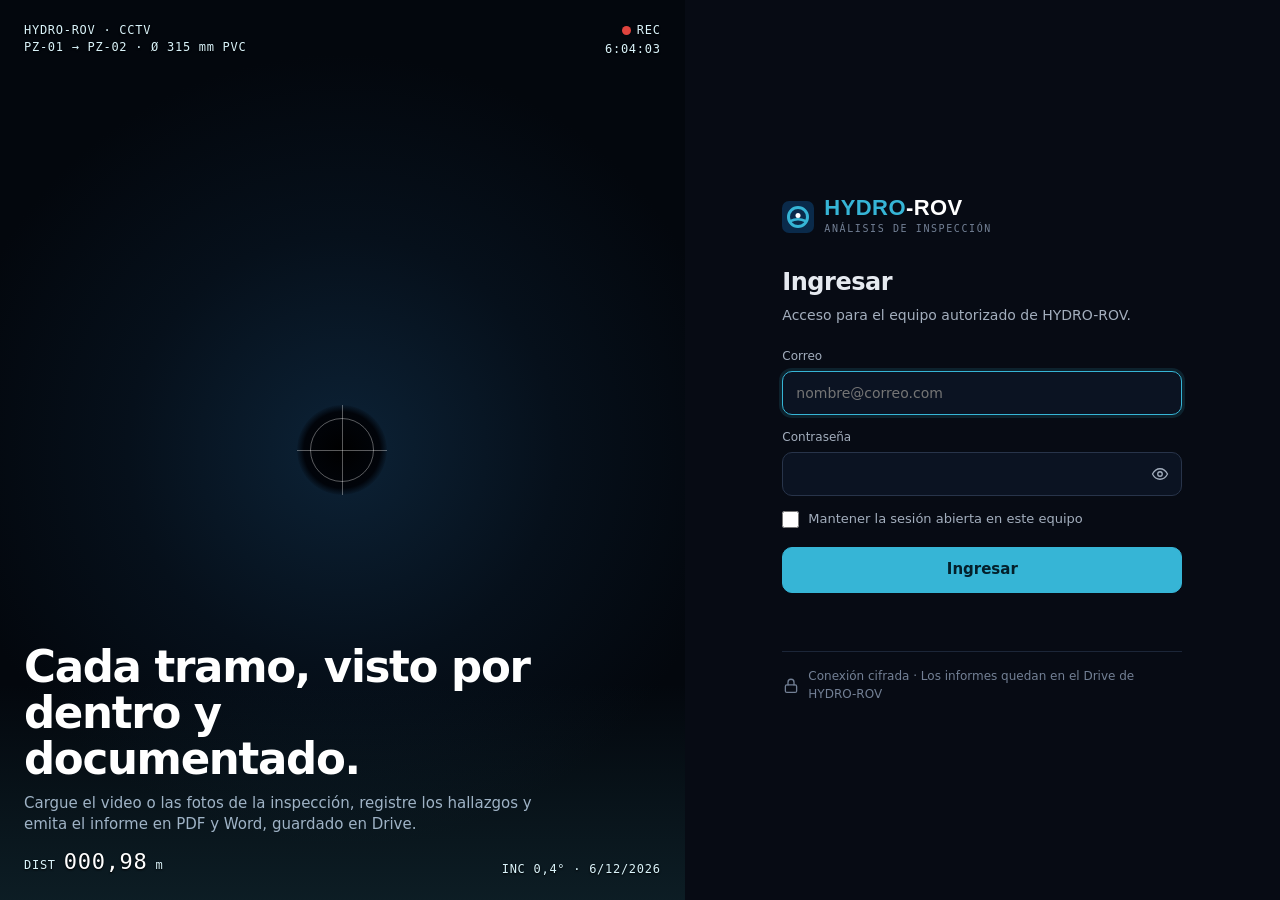
==== commit ab849f37: "Avisos: mensaje claro si el envío de prueba no se entrega Co-Authored-By: Claude Opus 5.5 <noreply@a" ====
--- a/analisis/index.html
+++ b/analisis/index.html
@@ -23,7 +23,7 @@
 <script src="cotizar.js?v=20261126a" defer></script>
 <script src="cotdoc.js?v=20261126a" defer></script>
 <script src="agenda.js?v=20261126a" defer></script>
-<script src="avisos.js?v=20261126a" defer></script>
+<script src="avisos.js?v=20261126b" defer></script>
 </head>
 <body>
 <svg width="0" height="0" style="position:absolute" aria-hidden="true">
